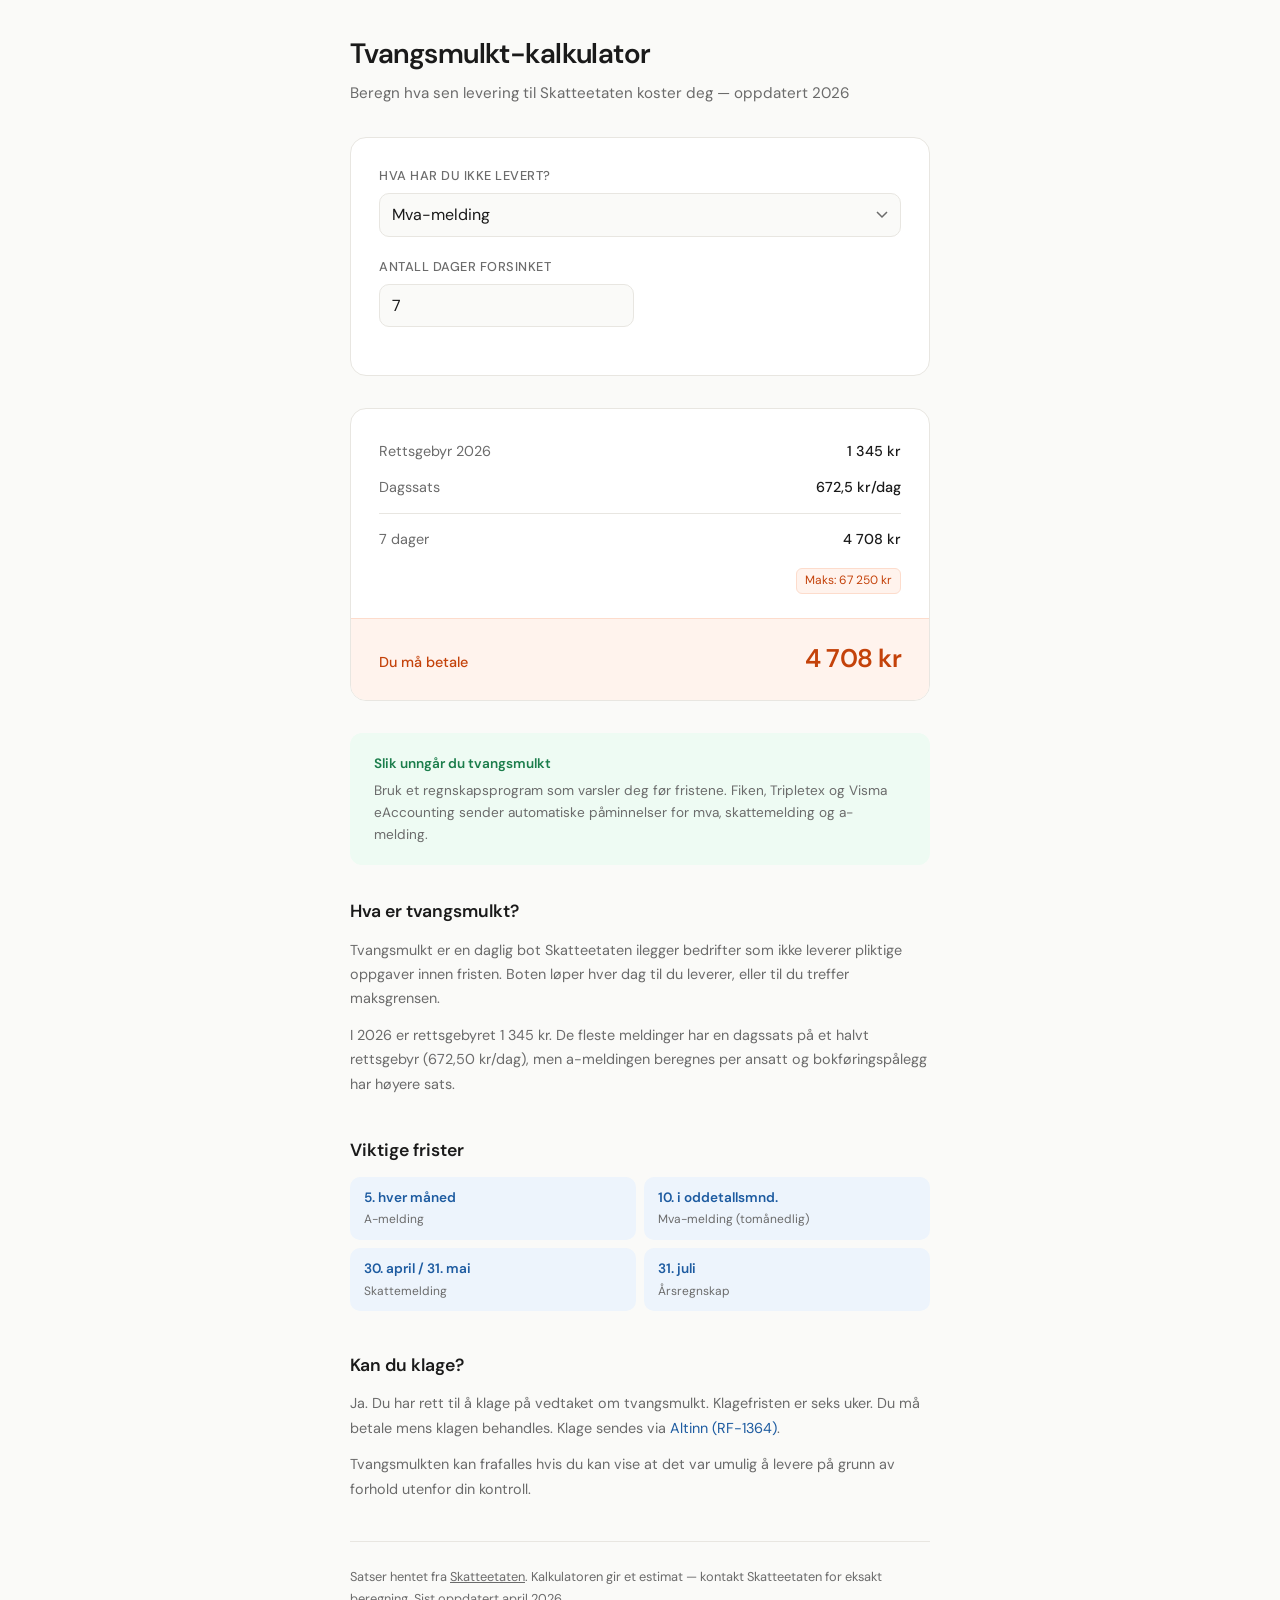
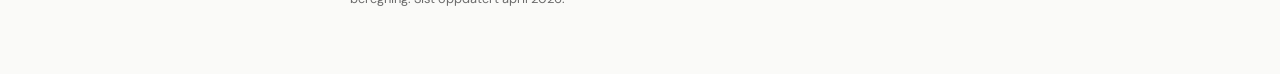
==== index.html @ c89d2872 "added html" ====
<!DOCTYPE html>
<html lang="nb">
<head>
<meta charset="UTF-8">
<meta name="viewport" content="width=device-width,initial-scale=1">
<title>Tvangsmulkt-kalkulator 2026 | Beregn boten fra Skatteetaten</title>
<meta name="description" content="Beregn tvangsmulkt fra Skatteetaten for sen levering av mva-melding, skattemelding, a-melding og mer. Oppdatert med satser for 2026.">
<meta name="robots" content="index,follow">
<link rel="canonical" href="https://tvangsmulktkalkulator.no/">
<meta property="og:title" content="Tvangsmulkt-kalkulator 2026">
<meta property="og:description" content="Beregn hva sen levering til Skatteetaten koster deg per dag.">
<meta property="og:type" content="website">
<link rel="preconnect" href="https://fonts.googleapis.com">
<link rel="preconnect" href="https://fonts.gstatic.com" crossorigin>
<link href="https://fonts.googleapis.com/css2?family=DM+Sans:wght@400;500;600&display=swap" rel="stylesheet">
<style>
*{margin:0;padding:0;box-sizing:border-box}
:root{--bg:#FAFAF8;--card:#FFFFFF;--text:#1A1A1A;--muted:#6B6B6B;--border:#E8E6E1;--accent:#C4420A;--accent-bg:#FFF3ED;--accent-border:#FDDCCC;--green:#1B7D4B;--green-bg:#EEFBF3;--blue:#1D5BA0;--blue-bg:#EDF4FC}
body{font-family:'DM Sans',system-ui,sans-serif;background:var(--bg);color:var(--text);line-height:1.6;-webkit-font-smoothing:antialiased}
.wrap{max-width:620px;margin:0 auto;padding:2rem 1.25rem 4rem}
header{margin-bottom:2rem}
h1{font-size:1.75rem;font-weight:600;letter-spacing:-.02em;margin-bottom:.25rem}
.tagline{color:var(--muted);font-size:.95rem}
.calc-card{background:var(--card);border:1px solid var(--border);border-radius:16px;padding:1.75rem;margin-bottom:2rem}
label{display:block;font-size:.8rem;font-weight:500;color:var(--muted);text-transform:uppercase;letter-spacing:.04em;margin-bottom:.4rem}
select,input[type=number]{width:100%;padding:.65rem .75rem;font-size:1rem;font-family:inherit;border:1px solid var(--border);border-radius:10px;background:var(--bg);color:var(--text);appearance:none;-webkit-appearance:none;transition:border-color .15s}
select{background-image:url("data:image/svg+xml,%3Csvg xmlns='http://www.w3.org/2000/svg' width='12' height='8'%3E%3Cpath d='M1 1l5 5 5-5' stroke='%236B6B6B' stroke-width='1.5' fill='none'/%3E%3C/svg%3E");background-repeat:no-repeat;background-position:right .75rem center;padding-right:2.25rem;cursor:pointer}
select:focus,input:focus{outline:none;border-color:var(--accent)}
.field{margin-bottom:1.25rem}
.field:last-child{margin-bottom:0}
.row{display:grid;grid-template-columns:1fr 1fr;gap:.75rem}
.emp-field{display:none}
.emp-field.show{display:block}

.result{background:var(--card);border:1px solid var(--border);border-radius:16px;overflow:hidden;margin-bottom:2rem}
.result-body{padding:1.5rem 1.75rem}
.result-line{display:flex;justify-content:space-between;align-items:baseline;padding:.4rem 0;font-size:.9rem}
.result-line .label{color:var(--muted)}
.result-line .val{font-weight:500}
.divider{height:1px;background:var(--border);margin:.5rem 0}
.result-total{background:var(--accent-bg);border-top:1px solid var(--accent-border);padding:1.25rem 1.75rem;display:flex;justify-content:space-between;align-items:baseline}
.result-total .label{font-size:.9rem;color:var(--accent);font-weight:500}
.result-total .val{font-size:1.6rem;font-weight:600;color:var(--accent);letter-spacing:-.02em}
.max-badge{display:inline-block;font-size:.75rem;color:var(--accent);background:var(--accent-bg);border:1px solid var(--accent-border);border-radius:6px;padding:.15rem .5rem;margin-top:.5rem}

.info-section{margin-bottom:2.5rem}
.info-section h2{font-size:1.1rem;font-weight:600;margin-bottom:.75rem}
.info-section p{color:var(--muted);font-size:.9rem;line-height:1.7;margin-bottom:.75rem}
.info-section a{color:var(--blue);text-decoration:none;border-bottom:1px solid transparent}
.info-section a:hover{border-bottom-color:var(--blue)}

.frister{display:grid;grid-template-columns:1fr 1fr;gap:.5rem;margin:.75rem 0}
.frist{background:var(--blue-bg);border-radius:10px;padding:.65rem .85rem}
.frist .dato{font-size:.85rem;font-weight:600;color:var(--blue)}
.frist .hva{font-size:.75rem;color:var(--muted);margin-top:.1rem}

.tip{background:var(--green-bg);border-radius:12px;padding:1.25rem 1.5rem;margin-bottom:2rem}
.tip-title{font-size:.85rem;font-weight:600;color:var(--green);margin-bottom:.35rem}
.tip p{font-size:.85rem;color:var(--muted);line-height:1.6}

footer{border-top:1px solid var(--border);padding-top:1.5rem;font-size:.8rem;color:var(--muted);line-height:1.7}
footer a{color:var(--muted);text-decoration:underline}

@media(max-width:480px){
  .wrap{padding:1.5rem 1rem 3rem}
  h1{font-size:1.4rem}
  .row{grid-template-columns:1fr}
  .frister{grid-template-columns:1fr}
  .calc-card{padding:1.25rem}
  .result-body{padding:1.25rem}
  .result-total{padding:1rem 1.25rem}
}
</style>
</head>
<body>
<div class="wrap">
  <header>
    <h1>Tvangsmulkt-kalkulator</h1>
    <p class="tagline">Beregn hva sen levering til Skatteetaten koster deg — oppdatert 2026</p>
  </header>

  <div class="calc-card">
    <div class="field">
      <label for="type">Hva har du ikke levert?</label>
      <select id="type">
        <option value="mva">Mva-melding</option>
        <option value="skatt">Skattemelding for næringsdrivende</option>
        <option value="amelding">A-melding (lønnsrapportering)</option>
        <option value="aksjonaer">Aksjonærregisteroppgave</option>
        <option value="avgift">Særavgiftsmelding</option>
        <option value="tredjepart">Tredjepartsopplysninger</option>
        <option value="otp">OTP – obligatorisk tjenestepensjon</option>
        <option value="bokforing">Bokføringspålegg</option>
      </select>
    </div>
    <div class="row">
      <div class="field">
        <label for="days">Antall dager forsinket</label>
        <input type="number" id="days" min="1" max="999" value="7" inputmode="numeric">
      </div>
      <div class="field emp-field" id="emp-wrap">
        <label for="emp" id="emp-label">Antall ansatte</label>
        <input type="number" id="emp" min="1" max="9999" value="1" inputmode="numeric">
      </div>
    </div>
  </div>

  <div class="result">
    <div class="result-body">
      <div class="result-line">
        <span class="label">Rettsgebyr 2026</span>
        <span class="val">1 345 kr</span>
      </div>
      <div class="result-line">
        <span class="label">Dagssats</span>
        <span class="val" id="o-rate">672,50 kr</span>
      </div>
      <div class="divider"></div>
      <div class="result-line">
        <span class="label" id="o-days">7 dager</span>
        <span class="val" id="o-sub">4 708 kr</span>
      </div>
      <div id="max-row" style="text-align:right;padding-top:2px">
        <span class="max-badge" id="o-max">Maks: 67 250 kr</span>
      </div>
    </div>
    <div class="result-total">
      <span class="label">Du må betale</span>
      <span class="val" id="o-total">4 708 kr</span>
    </div>
  </div>

  <div class="tip">
    <div class="tip-title">Slik unngår du tvangsmulkt</div>
    <p>Bruk et regnskapsprogram som varsler deg før fristene. Fiken, Tripletex og Visma eAccounting sender automatiske påminnelser for mva, skattemelding og a-melding.</p>
  </div>

  <div class="info-section">
    <h2>Hva er tvangsmulkt?</h2>
    <p>Tvangsmulkt er en daglig bot Skatteetaten ilegger bedrifter som ikke leverer pliktige oppgaver innen fristen. Boten løper hver dag til du leverer, eller til du treffer maksgrensen.</p>
    <p>I 2026 er rettsgebyret 1 345 kr. De fleste meldinger har en dagssats på et halvt rettsgebyr (672,50 kr/dag), men a-meldingen beregnes per ansatt og bokføringspålegg har høyere sats.</p>
  </div>

  <div class="info-section">
    <h2>Viktige frister</h2>
    <div class="frister">
      <div class="frist"><div class="dato">5. hver måned</div><div class="hva">A-melding</div></div>
      <div class="frist"><div class="dato">10. i oddetallsmnd.</div><div class="hva">Mva-melding (tomånedlig)</div></div>
      <div class="frist"><div class="dato">30. april / 31. mai</div><div class="hva">Skattemelding</div></div>
      <div class="frist"><div class="dato">31. juli</div><div class="hva">Årsregnskap</div></div>
    </div>
  </div>

  <div class="info-section">
    <h2>Kan du klage?</h2>
    <p>Ja. Du har rett til å klage på vedtaket om tvangsmulkt. Klagefristen er seks uker. Du må betale mens klagen behandles. Klage sendes via <a href="https://info.altinn.no/skjemaoversikt/skatteetaten/klage-pa-vedtak-om-tvangsmulkt-og-overtredelsesgebyr-rapportert-med-organisasjonsnummer/" target="_blank" rel="noopener">Altinn (RF-1364)</a>.</p>
    <p>Tvangsmulkten kan frafalles hvis du kan vise at det var umulig å levere på grunn av forhold utenfor din kontroll.</p>
  </div>

  <footer>
    <p>Satser hentet fra <a href="https://www.skatteetaten.no/en/business-and-organisation/start-and-run/deadlines-certificates-and-accounting/enforcement-fines/" target="_blank" rel="noopener">Skatteetaten</a>. Kalkulatoren gir et estimat — kontakt Skatteetaten for eksakt beregning. Sist oppdatert april 2026.</p>
  </footer>
</div>

<script>
var R=1345,T={
mva:{r:R*.5,m:R*50,e:0},
skatt:{r:R*.5,m:R*50,e:0},
amelding:{r:R*.1,m:R*1000,e:1,el:"Ansatte med feil/mangler"},
aksjonaer:{r:R*.5,m:R*20,e:0},
avgift:{r:R*.5,m:R*50,e:0},
tredjepart:{r:R*.5,m:R*50,e:0},
otp:{r:250,m:1/0,e:1,el:"Ansatte uten OTP"},
bokforing:{r:R*1,m:1e6,e:0}
};
function f(n){return Math.round(n).toLocaleString("nb-NO")+" kr"}
function c(){
var t=T[document.getElementById("type").value],
d=Math.max(1,parseInt(document.getElementById("days").value)||1),
n=t.e?Math.max(1,parseInt(document.getElementById("emp").value)||1):1,
w=document.getElementById("emp-wrap"),
daily=t.r*n,raw=daily*d,cap=Math.min(raw,t.m);
w.className=t.e?"field emp-field show":"field emp-field";
if(t.e)document.getElementById("emp-label").textContent=t.el;
var rs=Math.round(t.r*100)/100;
document.getElementById("o-rate").textContent=t.e?rs.toLocaleString("nb-NO")+" kr x "+n+" = "+f(daily)+"/dag":rs.toLocaleString("nb-NO")+" kr/dag";
document.getElementById("o-days").textContent=d+(d===1?" dag":" dager");
document.getElementById("o-sub").textContent=f(raw);
document.getElementById("o-total").textContent=f(cap);
var mr=document.getElementById("max-row");
if(t.m===1/0){mr.innerHTML='<span class="max-badge">Ingen oppgitt maks for OTP</span>'}
else if(raw>t.m){mr.innerHTML='<span class="max-badge">Begrenset til maks: '+f(t.m)+'</span>'}
else{mr.innerHTML='<span class="max-badge">Maks: '+f(t.m)+'</span>'}
}
document.getElementById("type").onchange=c;
document.getElementById("days").oninput=c;
document.getElementById("emp").oninput=c;
c();
</script>
</body>
</html>
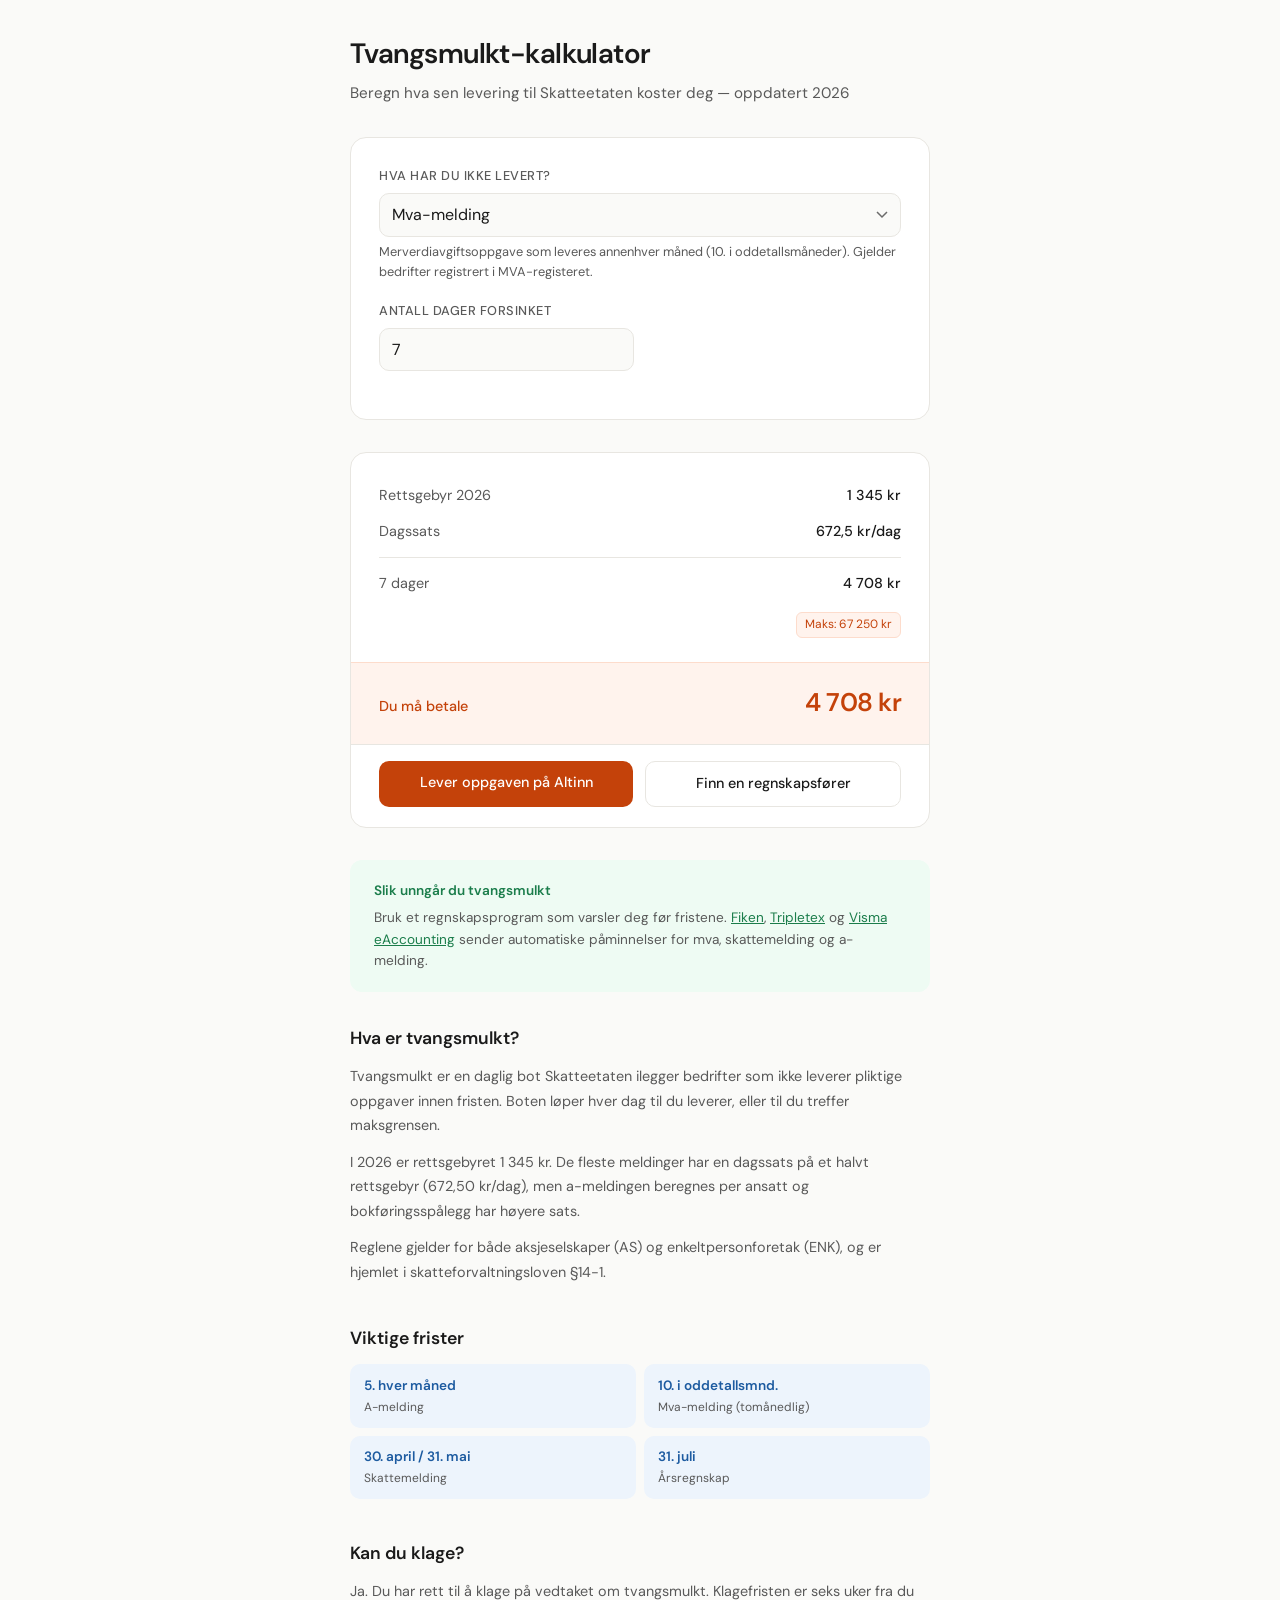
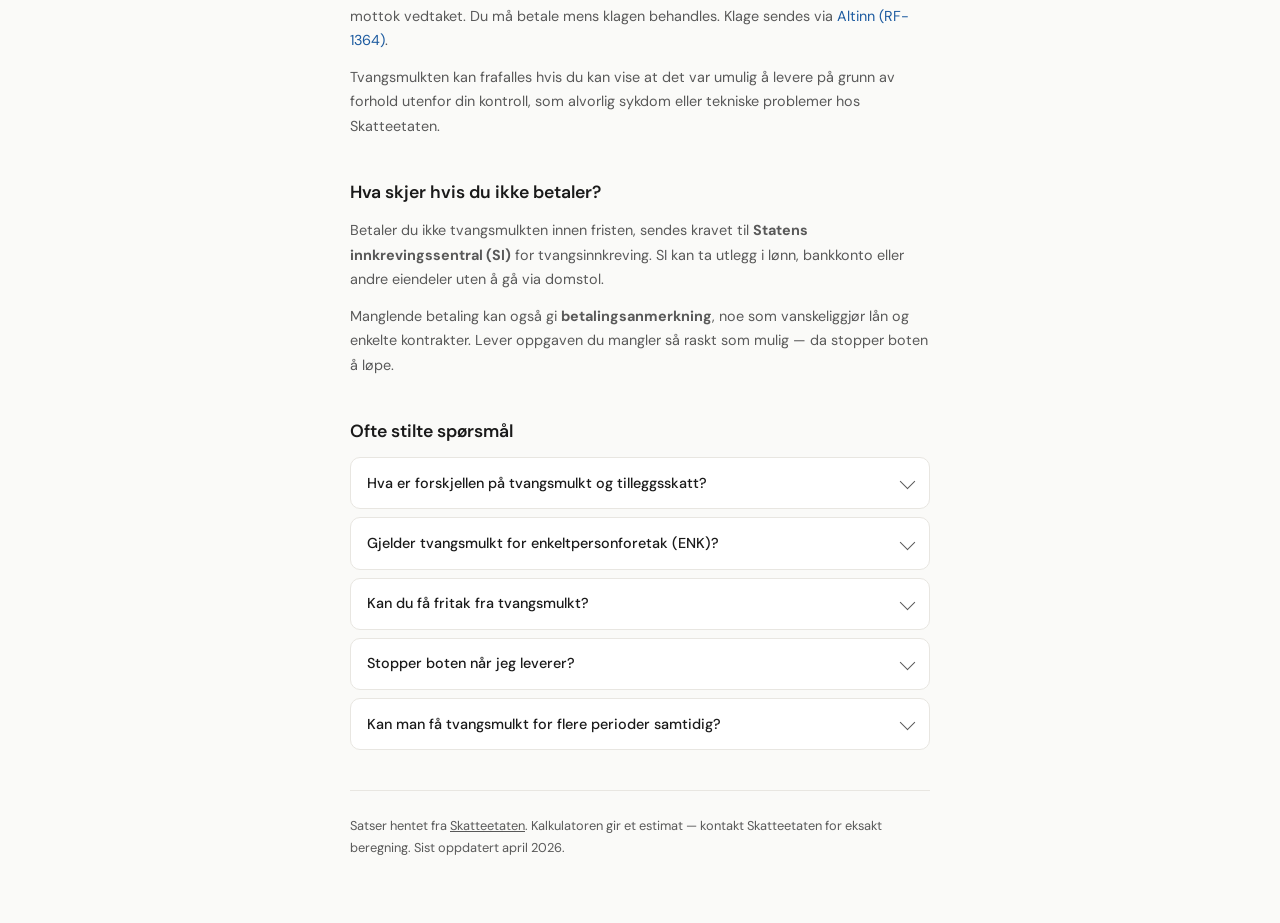
==== commit c93856a1: "SEO and accessibility improvements from audit - Add FAQ + WebApplication JSON-LD schema - Add CTA bu" ====
--- a/index.html
+++ b/index.html
@@ -10,24 +10,118 @@
 <meta property="og:title" content="Tvangsmulkt-kalkulator 2026">
 <meta property="og:description" content="Beregn hva sen levering til Skatteetaten koster deg per dag.">
 <meta property="og:type" content="website">
+<meta property="og:url" content="https://tvangsmulktkalkulator.no/">
+<meta property="og:image" content="https://tvangsmulktkalkulator.no/og-image.png">
+<meta property="og:locale" content="nb_NO">
+<meta name="twitter:card" content="summary_large_image">
+<meta name="twitter:title" content="Tvangsmulkt-kalkulator 2026">
+<meta name="twitter:description" content="Beregn hva sen levering til Skatteetaten koster deg per dag.">
+<link rel="icon" href="data:image/svg+xml,<svg xmlns='http://www.w3.org/2000/svg' viewBox='0 0 100 100'><rect width='100' height='100' rx='20' fill='%23C4420A'/><text x='50' y='68' font-size='52' font-family='system-ui' font-weight='700' fill='white' text-anchor='middle'>kr</text></svg>">
 <link rel="preconnect" href="https://fonts.googleapis.com">
 <link rel="preconnect" href="https://fonts.gstatic.com" crossorigin>
 <link href="https://fonts.googleapis.com/css2?family=DM+Sans:wght@400;500;600&display=swap" rel="stylesheet">
+<script type="application/ld+json">
+{
+  "@context": "https://schema.org",
+  "@graph": [
+    {
+      "@type": "WebApplication",
+      "name": "Tvangsmulkt-kalkulator",
+      "url": "https://tvangsmulktkalkulator.no/",
+      "description": "Beregn tvangsmulkt fra Skatteetaten for sen levering av mva-melding, skattemelding, a-melding og mer. Oppdatert med satser for 2026.",
+      "applicationCategory": "FinanceApplication",
+      "operatingSystem": "All",
+      "inLanguage": "nb",
+      "offers": {
+        "@type": "Offer",
+        "price": "0",
+        "priceCurrency": "NOK"
+      }
+    },
+    {
+      "@type": "FAQPage",
+      "mainEntity": [
+        {
+          "@type": "Question",
+          "name": "Hva er tvangsmulkt?",
+          "acceptedAnswer": {
+            "@type": "Answer",
+            "text": "Tvangsmulkt er en daglig bot Skatteetaten ilegger bedrifter og privatpersoner som ikke leverer pliktige oppgaver innen fristen. Boten løper hver dag til du leverer, eller til du treffer maksgrensen. I 2026 er rettsgebyret 1 345 kr, og de fleste meldinger har en dagssats på et halvt rettsgebyr (672,50 kr/dag)."
+          }
+        },
+        {
+          "@type": "Question",
+          "name": "Hvor mye koster tvangsmulkt per dag?",
+          "acceptedAnswer": {
+            "@type": "Answer",
+            "text": "Dagssatsen avhenger av type melding. Mva-melding og skattemelding: 672,50 kr/dag (maks 67 250 kr). A-melding: 134,50 kr/dag per ansatt (maks 1 345 000 kr). Aksjonærregisteroppgave: 672,50 kr/dag (maks 13 450 kr). OTP (pensjon): 250 kr/dag per ansatt. Bokføringspålegg: 1 345 kr/dag (maks 1 000 000 kr). Satser er basert på rettsgebyret for 2026 (1 345 kr)."
+          }
+        },
+        {
+          "@type": "Question",
+          "name": "Hva skjer hvis du ikke betaler tvangsmulkt?",
+          "acceptedAnswer": {
+            "@type": "Answer",
+            "text": "Betaler du ikke tvangsmulkten, sendes kravet til Statens innkrevingssentral (SI) for tvangsinnkreving. SI kan ta utlegg i lønnen din, bankkontoer eller andre eiendeler. Manglende betaling kan også gi betalingsanmerkning, noe som kan gjøre det vanskelig å få lån eller inngå visse kontrakter. Du bør enten betale, levere oppgaven du mangler, eller klage på vedtaket."
+          }
+        },
+        {
+          "@type": "Question",
+          "name": "Kan du klage på tvangsmulkt?",
+          "acceptedAnswer": {
+            "@type": "Answer",
+            "text": "Ja. Du har rett til å klage på vedtaket om tvangsmulkt. Klagefristen er seks uker fra du mottok vedtaket. Du må betale mens klagen behandles. Klage sendes via Altinn (RF-1364). Tvangsmulkten kan frafalles hvis du kan dokumentere at det var umulig å levere på grunn av forhold utenfor din kontroll, som alvorlig sykdom eller tekniske problemer hos Skatteetaten."
+          }
+        },
+        {
+          "@type": "Question",
+          "name": "Gjelder tvangsmulkt for enkeltpersonforetak (ENK)?",
+          "acceptedAnswer": {
+            "@type": "Answer",
+            "text": "Ja, tvangsmulkt gjelder for alle næringsdrivende, inkludert enkeltpersonforetak (ENK). ENK-eiere som leverer skattemelding for næringsdrivende, mva-melding eller a-melding er underlagt de samme reglene og satsene som aksjeselskaper (AS)."
+          }
+        },
+        {
+          "@type": "Question",
+          "name": "Hva er forskjellen på tvangsmulkt og tilleggsskatt?",
+          "acceptedAnswer": {
+            "@type": "Answer",
+            "text": "Tvangsmulkt ilegges for sen levering — altså at du ikke leverte oppgaven innen fristen. Tilleggsskatt ilegges for feil eller ufullstendige opplysninger i en levert oppgave — altså at du leverte, men med feil informasjon. Du kan i teorien få begge: tvangsmulkt for å ha levert for sent, og tilleggsskatt for at innholdet var galt."
+          }
+        },
+        {
+          "@type": "Question",
+          "name": "Kan du få fritak fra tvangsmulkt?",
+          "acceptedAnswer": {
+            "@type": "Answer",
+            "text": "Ja, Skatteetaten kan gi fritak hvis det forelå særlige grunner som gjorde det umulig å levere innen fristen. Eksempler inkluderer alvorlig sykdom, brann eller naturkatastrofe, tekniske problemer hos Skatteetaten, eller at du nettopp startet og ikke var klar over plikten. Dokumenter situasjonen og søk om fritak via klage (RF-1364 på Altinn)."
+          }
+        }
+      ]
+    }
+  ]
+}
+</script>
 <style>
 *{margin:0;padding:0;box-sizing:border-box}
-:root{--bg:#FAFAF8;--card:#FFFFFF;--text:#1A1A1A;--muted:#6B6B6B;--border:#E8E6E1;--accent:#C4420A;--accent-bg:#FFF3ED;--accent-border:#FDDCCC;--green:#1B7D4B;--green-bg:#EEFBF3;--blue:#1D5BA0;--blue-bg:#EDF4FC}
+:root{--bg:#FAFAF8;--card:#FFFFFF;--text:#1A1A1A;--muted:#595959;--border:#E8E6E1;--accent:#C4420A;--accent-bg:#FFF3ED;--accent-border:#FDDCCC;--green:#1B7D4B;--green-bg:#EEFBF3;--blue:#1D5BA0;--blue-bg:#EDF4FC}
 body{font-family:'DM Sans',system-ui,sans-serif;background:var(--bg);color:var(--text);line-height:1.6;-webkit-font-smoothing:antialiased}
 .wrap{max-width:620px;margin:0 auto;padding:2rem 1.25rem 4rem}
 header{margin-bottom:2rem}
 h1{font-size:1.75rem;font-weight:600;letter-spacing:-.02em;margin-bottom:.25rem}
-.tagline{color:var(--muted);font-size:.95rem}
+.tagline{color:var(--muted);font-size:.95rem;margin-bottom:.35rem}
+.hint{color:var(--muted);font-size:.85rem;margin-top:.2rem}
+.hint.hidden{display:none}
 .calc-card{background:var(--card);border:1px solid var(--border);border-radius:16px;padding:1.75rem;margin-bottom:2rem}
 label{display:block;font-size:.8rem;font-weight:500;color:var(--muted);text-transform:uppercase;letter-spacing:.04em;margin-bottom:.4rem}
 select,input[type=number]{width:100%;padding:.65rem .75rem;font-size:1rem;font-family:inherit;border:1px solid var(--border);border-radius:10px;background:var(--bg);color:var(--text);appearance:none;-webkit-appearance:none;transition:border-color .15s}
 select{background-image:url("data:image/svg+xml,%3Csvg xmlns='http://www.w3.org/2000/svg' width='12' height='8'%3E%3Cpath d='M1 1l5 5 5-5' stroke='%236B6B6B' stroke-width='1.5' fill='none'/%3E%3C/svg%3E");background-repeat:no-repeat;background-position:right .75rem center;padding-right:2.25rem;cursor:pointer}
-select:focus,input:focus{outline:none;border-color:var(--accent)}
+select:focus,input:focus{outline:2px solid var(--accent);outline-offset:2px;border-color:var(--accent)}
 .field{margin-bottom:1.25rem}
 .field:last-child{margin-bottom:0}
+.field-desc{font-size:.8rem;color:var(--muted);margin-top:.35rem;line-height:1.5}
+.field-error{display:none;font-size:.75rem;color:var(--accent);margin-top:.3rem}
+.field-error.show{display:block}
 .row{display:grid;grid-template-columns:1fr 1fr;gap:.75rem}
 .emp-field{display:none}
 .emp-field.show{display:block}
@@ -38,9 +132,11 @@
 .result-line .label{color:var(--muted)}
 .result-line .val{font-weight:500}
 .divider{height:1px;background:var(--border);margin:.5rem 0}
-.result-total{background:var(--accent-bg);border-top:1px solid var(--accent-border);padding:1.25rem 1.75rem;display:flex;justify-content:space-between;align-items:baseline}
+.result-total{background:var(--accent-bg);border-top:1px solid var(--accent-border);padding:1.25rem 1.75rem;display:flex;justify-content:space-between;align-items:baseline;transition:background-color .15s}
 .result-total .label{font-size:.9rem;color:var(--accent);font-weight:500}
 .result-total .val{font-size:1.6rem;font-weight:600;color:var(--accent);letter-spacing:-.02em}
+@keyframes flash{0%{background-color:#FDDCCC}100%{background-color:var(--accent-bg)}}
+.result-total.flash{animation:flash .45s ease-out}
 .max-badge{display:inline-block;font-size:.75rem;color:var(--accent);background:var(--accent-bg);border:1px solid var(--accent-border);border-radius:6px;padding:.15rem .5rem;margin-top:.5rem}
 
 .info-section{margin-bottom:2.5rem}
@@ -57,7 +153,27 @@
 .tip{background:var(--green-bg);border-radius:12px;padding:1.25rem 1.5rem;margin-bottom:2rem}
 .tip-title{font-size:.85rem;font-weight:600;color:var(--green);margin-bottom:.35rem}
 .tip p{font-size:.85rem;color:var(--muted);line-height:1.6}
-
+.tip a{color:var(--green);text-decoration:underline}
+
+.faq-section details{border:1px solid var(--border);border-radius:10px;margin-bottom:.5rem;background:var(--card)}
+.faq-section details+details{margin-top:.5rem}
+.faq-section summary{padding:.85rem 1rem;font-size:.9rem;font-weight:500;cursor:pointer;list-style:none;display:flex;justify-content:space-between;align-items:center;gap:.5rem}
+.faq-section summary::-webkit-details-marker{display:none}
+.faq-section summary::after{content:'';display:inline-block;width:10px;height:10px;border-right:1.5px solid var(--muted);border-bottom:1.5px solid var(--muted);transform:rotate(45deg);flex-shrink:0;margin-bottom:3px;transition:transform .2s}
+.faq-section details[open] summary::after{transform:rotate(-135deg);margin-bottom:-3px}
+.faq-section summary:focus-visible{outline:2px solid var(--accent);outline-offset:2px;border-radius:8px}
+.faq-section .faq-body{padding:.1rem 1rem 1rem;font-size:.9rem;color:var(--muted);line-height:1.7}
+.faq-section .faq-body p{margin-bottom:.5rem}
+.faq-section .faq-body p:last-child{margin-bottom:0}
+
+.result-cta{display:flex;gap:.75rem;padding:1rem 1.75rem 1.25rem;border-top:1px solid var(--border);flex-wrap:wrap}
+.cta-primary{flex:1;min-width:160px;text-align:center;padding:.65rem 1rem;background:var(--accent);color:#fff;border-radius:10px;font-size:.9rem;font-weight:500;text-decoration:none;transition:opacity .15s}
+.cta-primary:hover{opacity:.88}
+.cta-secondary{flex:1;min-width:160px;text-align:center;padding:.65rem 1rem;background:var(--card);color:var(--text);border:1px solid var(--border);border-radius:10px;font-size:.9rem;font-weight:500;text-decoration:none;transition:background-color .15s}
+.cta-secondary:hover{background:var(--bg)}
+.cta-primary:focus-visible,.cta-secondary:focus-visible{outline:2px solid var(--accent);outline-offset:2px}
+.skip-link{position:absolute;left:-9999px;top:auto;width:1px;height:1px;overflow:hidden}
+.skip-link:focus{position:fixed;top:.75rem;left:.75rem;width:auto;height:auto;padding:.5rem 1rem;background:var(--accent);color:#fff;border-radius:8px;font-size:.9rem;font-weight:500;z-index:9999;text-decoration:none}
 footer{border-top:1px solid var(--border);padding-top:1.5rem;font-size:.8rem;color:var(--muted);line-height:1.7}
 footer a{color:var(--muted);text-decoration:underline}
 
@@ -73,13 +189,15 @@
 </style>
 </head>
 <body>
-<div class="wrap">
+<a href="#main-content" class="skip-link">Hopp til innhold</a>
+<main class="wrap" id="main-content">
   <header>
     <h1>Tvangsmulkt-kalkulator</h1>
-    <p class="tagline">Beregn hva sen levering til Skatteetaten koster deg — oppdatert 2026</p>
+    <p class="tagline">Beregn hva sen levering til Skatteetaten koster deg &mdash; oppdatert 2026</p>
+    <p class="hint" id="hint">Velg oppgavetype og antall dager for &aring; se hva boten blir.</p>
   </header>
 
-  <div class="calc-card">
+  <section class="calc-card" aria-label="Kalkulator">
     <div class="field">
       <label for="type">Hva har du ikke levert?</label>
       <select id="type">
@@ -89,24 +207,27 @@
         <option value="aksjonaer">Aksjonærregisteroppgave</option>
         <option value="avgift">Særavgiftsmelding</option>
         <option value="tredjepart">Tredjepartsopplysninger</option>
-        <option value="otp">OTP – obligatorisk tjenestepensjon</option>
+        <option value="otp">OTP &ndash; obligatorisk tjenestepensjon</option>
         <option value="bokforing">Bokføringspålegg</option>
       </select>
+      <p class="field-desc" id="type-desc"></p>
     </div>
     <div class="row">
       <div class="field">
         <label for="days">Antall dager forsinket</label>
         <input type="number" id="days" min="1" max="999" value="7" inputmode="numeric">
+        <span class="field-error" id="days-error">Minimum 1 dag</span>
       </div>
       <div class="field emp-field" id="emp-wrap">
         <label for="emp" id="emp-label">Antall ansatte</label>
         <input type="number" id="emp" min="1" max="9999" value="1" inputmode="numeric">
-      </div>
-    </div>
-  </div>
-
-  <div class="result">
-    <div class="result-body">
+        <span class="field-error" id="emp-error">Minimum 1</span>
+      </div>
+    </div>
+  </section>
+
+  <section class="result" aria-label="Resultat">
+    <div class="result-body" aria-live="polite">
       <div class="result-line">
         <span class="label">Rettsgebyr 2026</span>
         <span class="val">1 345 kr</span>
@@ -124,78 +245,179 @@
         <span class="max-badge" id="o-max">Maks: 67 250 kr</span>
       </div>
     </div>
-    <div class="result-total">
-      <span class="label">Du må betale</span>
-      <span class="val" id="o-total">4 708 kr</span>
-    </div>
-  </div>
-
-  <div class="tip">
-    <div class="tip-title">Slik unngår du tvangsmulkt</div>
-    <p>Bruk et regnskapsprogram som varsler deg før fristene. Fiken, Tripletex og Visma eAccounting sender automatiske påminnelser for mva, skattemelding og a-melding.</p>
-  </div>
-
-  <div class="info-section">
+    <div class="result-total" id="result-total">
+      <span class="label">Du m&aring; betale</span>
+      <span class="val" id="o-total" role="status">4 708 kr</span>
+    </div>
+    <div class="result-cta">
+      <a href="https://info.altinn.no/skjemaoversikt/" target="_blank" rel="noopener" class="cta-primary">Lever oppgaven p&aring; Altinn</a>
+      <a href="https://fiken.no/regnskapsforere" target="_blank" rel="noopener" class="cta-secondary">Finn en regnskapsf&oslash;rer</a>
+    </div>
+  </section>
+
+  <aside class="tip">
+    <div class="tip-title">Slik unng&aring;r du tvangsmulkt</div>
+    <p>Bruk et regnskapsprogram som varsler deg f&oslash;r fristene. <a href="https://fiken.no/" target="_blank" rel="noopener">Fiken</a>, <a href="https://www.tripletex.no/" target="_blank" rel="noopener">Tripletex</a> og <a href="https://www.visma.no/eaccounting/" target="_blank" rel="noopener">Visma eAccounting</a> sender automatiske p&aring;minnelser for mva, skattemelding og a-melding.</p>
+  </aside>
+
+  <section class="info-section">
     <h2>Hva er tvangsmulkt?</h2>
-    <p>Tvangsmulkt er en daglig bot Skatteetaten ilegger bedrifter som ikke leverer pliktige oppgaver innen fristen. Boten løper hver dag til du leverer, eller til du treffer maksgrensen.</p>
-    <p>I 2026 er rettsgebyret 1 345 kr. De fleste meldinger har en dagssats på et halvt rettsgebyr (672,50 kr/dag), men a-meldingen beregnes per ansatt og bokføringspålegg har høyere sats.</p>
-  </div>
-
-  <div class="info-section">
+    <p>Tvangsmulkt er en daglig bot Skatteetaten ilegger bedrifter som ikke leverer pliktige oppgaver innen fristen. Boten l&oslash;per hver dag til du leverer, eller til du treffer maksgrensen.</p>
+    <p>I 2026 er rettsgebyret 1 345 kr. De fleste meldinger har en dagssats p&aring; et halvt rettsgebyr (672,50 kr/dag), men a-meldingen beregnes per ansatt og bokf&oslash;ringssp&aring;legg har h&oslash;yere sats.</p>
+    <p>Reglene gjelder for b&aring;de aksjeselskaper (AS) og enkeltpersonforetak (ENK), og er hjemlet i skatteforvaltningsloven &sect;14-1.</p>
+  </section>
+
+  <section class="info-section">
     <h2>Viktige frister</h2>
     <div class="frister">
-      <div class="frist"><div class="dato">5. hver måned</div><div class="hva">A-melding</div></div>
-      <div class="frist"><div class="dato">10. i oddetallsmnd.</div><div class="hva">Mva-melding (tomånedlig)</div></div>
+      <div class="frist"><div class="dato">5. hver m&aring;ned</div><div class="hva">A-melding</div></div>
+      <div class="frist"><div class="dato">10. i oddetallsmnd.</div><div class="hva">Mva-melding (tom&aring;nedlig)</div></div>
       <div class="frist"><div class="dato">30. april / 31. mai</div><div class="hva">Skattemelding</div></div>
-      <div class="frist"><div class="dato">31. juli</div><div class="hva">Årsregnskap</div></div>
-    </div>
-  </div>
-
-  <div class="info-section">
+      <div class="frist"><div class="dato">31. juli</div><div class="hva">&Aring;rsregnskap</div></div>
+    </div>
+  </section>
+
+  <section class="info-section">
     <h2>Kan du klage?</h2>
-    <p>Ja. Du har rett til å klage på vedtaket om tvangsmulkt. Klagefristen er seks uker. Du må betale mens klagen behandles. Klage sendes via <a href="https://info.altinn.no/skjemaoversikt/skatteetaten/klage-pa-vedtak-om-tvangsmulkt-og-overtredelsesgebyr-rapportert-med-organisasjonsnummer/" target="_blank" rel="noopener">Altinn (RF-1364)</a>.</p>
-    <p>Tvangsmulkten kan frafalles hvis du kan vise at det var umulig å levere på grunn av forhold utenfor din kontroll.</p>
-  </div>
+    <p>Ja. Du har rett til &aring; klage p&aring; vedtaket om tvangsmulkt. Klagefristen er seks uker fra du mottok vedtaket. Du m&aring; betale mens klagen behandles. Klage sendes via <a href="https://info.altinn.no/skjemaoversikt/skatteetaten/klage-pa-vedtak-om-tvangsmulkt-og-overtredelsesgebyr-rapportert-med-organisasjonsnummer/" target="_blank" rel="noopener">Altinn (RF-1364)</a>.</p>
+    <p>Tvangsmulkten kan frafalles hvis du kan vise at det var umulig &aring; levere p&aring; grunn av forhold utenfor din kontroll, som alvorlig sykdom eller tekniske problemer hos Skatteetaten.</p>
+  </section>
+
+  <section class="info-section">
+    <h2>Hva skjer hvis du ikke betaler?</h2>
+    <p>Betaler du ikke tvangsmulkten innen fristen, sendes kravet til <strong>Statens innkrevingssentral (SI)</strong> for tvangsinnkreving. SI kan ta utlegg i l&oslash;nn, bankkonto eller andre eiendeler uten &aring; g&aring; via domstol.</p>
+    <p>Manglende betaling kan ogs&aring; gi <strong>betalingsanmerkning</strong>, noe som vanskeliggj&oslash;r l&aring;n og enkelte kontrakter. Lever oppgaven du mangler s&aring; raskt som mulig &mdash; da stopper boten &aring; l&oslash;pe.</p>
+  </section>
+
+  <section class="info-section faq-section">
+    <h2>Ofte stilte sp&oslash;rsm&aring;l</h2>
+
+    <details>
+      <summary>Hva er forskjellen p&aring; tvangsmulkt og tilleggsskatt?</summary>
+      <div class="faq-body">
+        <p><strong>Tvangsmulkt</strong> ilegges for <em>sen levering</em> &mdash; at du ikke leverte oppgaven innen fristen.</p>
+        <p><strong>Tilleggsskatt</strong> ilegges for <em>feil eller ufullstendige opplysninger</em> i en levert oppgave &mdash; at du leverte, men med gale tall.</p>
+        <p>Du kan f&aring; begge: tvangsmulkt for &aring; ha levert for sent, og tilleggsskatt fordi innholdet var galt.</p>
+      </div>
+    </details>
+
+    <details>
+      <summary>Gjelder tvangsmulkt for enkeltpersonforetak (ENK)?</summary>
+      <div class="faq-body">
+        <p>Ja. Tvangsmulkt gjelder for alle n&aelig;ringsdrivende, inkludert enkeltpersonforetak. ENK-eiere som leverer skattemelding for n&aelig;ringsdrivende, mva-melding eller a-melding er underlagt de samme reglene og satsene som aksjeselskaper.</p>
+      </div>
+    </details>
+
+    <details>
+      <summary>Kan du f&aring; fritak fra tvangsmulkt?</summary>
+      <div class="faq-body">
+        <p>Ja. Skatteetaten kan gi fritak hvis det forel&aring; s&aelig;rlige grunner som gjorde det umulig &aring; levere innen fristen. Eksempler:</p>
+        <p>&mdash; Alvorlig sykdom som hindret levering<br>
+        &mdash; Tekniske problemer hos Skatteetaten eller Altinn<br>
+        &mdash; Brann, naturkatastrofe eller annen force majeure<br>
+        &mdash; Nyoppstartet og ikke kjent med plikten</p>
+        <p>Dokumenter situasjonen og s&oslash;k om fritak via klage (RF-1364 p&aring; Altinn).</p>
+      </div>
+    </details>
+
+    <details>
+      <summary>Stopper boten n&aring;r jeg leverer?</summary>
+      <div class="faq-body">
+        <p>Ja. Tvangsmulkten stopper &aring; l&oslash;pe den dagen du leverer oppgaven. Du m&aring; likevel betale for dagene den l&oslash;p. Lever s&aring; snart som mulig for &aring; begrense bel&oslash;pet.</p>
+      </div>
+    </details>
+
+    <details>
+      <summary>Kan man f&aring; tvangsmulkt for flere perioder samtidig?</summary>
+      <div class="faq-body">
+        <p>Ja. Har du ikke levert mva-melding for flere terminer, kan du f&aring; separate vedtak om tvangsmulkt for hver termin. Bel&oslash;pene l&oslash;per parallelt og legges sammen. Bruk kalkulatoren for &aring; beregne hver termin separat.</p>
+      </div>
+    </details>
+  </section>
 
   <footer>
-    <p>Satser hentet fra <a href="https://www.skatteetaten.no/en/business-and-organisation/start-and-run/deadlines-certificates-and-accounting/enforcement-fines/" target="_blank" rel="noopener">Skatteetaten</a>. Kalkulatoren gir et estimat — kontakt Skatteetaten for eksakt beregning. Sist oppdatert april 2026.</p>
+    <p>Satser hentet fra <a href="https://www.skatteetaten.no/en/business-and-organisation/start-and-run/deadlines-certificates-and-accounting/enforcement-fines/" target="_blank" rel="noopener">Skatteetaten</a>. Kalkulatoren gir et estimat &mdash; kontakt Skatteetaten for eksakt beregning. Sist oppdatert april 2026.</p>
   </footer>
-</div>
+</main>
 
 <script>
-var R=1345,T={
-mva:{r:R*.5,m:R*50,e:0},
-skatt:{r:R*.5,m:R*50,e:0},
-amelding:{r:R*.1,m:R*1000,e:1,el:"Ansatte med feil/mangler"},
-aksjonaer:{r:R*.5,m:R*20,e:0},
-avgift:{r:R*.5,m:R*50,e:0},
-tredjepart:{r:R*.5,m:R*50,e:0},
-otp:{r:250,m:1/0,e:1,el:"Ansatte uten OTP"},
-bokforing:{r:R*1,m:1e6,e:0}
+(function() {
+var R = 1345;
+var DESC = {
+  mva:       'Merverdiavgiftsoppgave som leveres annenhver m\u00e5ned (10. i oddetallsm\u00e5neder). Gjelder bedrifter registrert i MVA-registeret.',
+  skatt:     'Skattemelding for selvstendig n\u00e6ringsdrivende og selskaper. Frist 30. april (31. mai med utsettelse).',
+  amelding:  'M\u00e5nedlig rapport om l\u00f8nn, forskuddstrekk og arbeidsgiveravgift. Leveres av alle arbeidsgivere innen 5. hver m\u00e5ned.',
+  aksjonaer: 'Aksjon\u00e6rregisteroppgave (RF-1086) leveres av AS og ASA som har hatt endringer i aksjebesittelse eller utbytte i l\u00f8pet av \u00e5ret.',
+  avgift:     'S\u00e6ravgiftsmelding for varer som alkohol, tobakk, drivstoff m.m. Gjelder registrerte s\u00e6ravgiftspliktige virksomheter.',
+  tredjepart:'Tredjepartsopplysninger om utbetalinger til leverand\u00f8rer, renter m.m. som Skatteetaten bruker til forhåndsutfylling av skattemeldinger.',
+  otp:       'Obligatorisk tjenestepensjon (OTP). Arbeidsgiver m\u00e5 tegne pensjonsavtale for ansatte. Manglende ordning gir l\u00f8pende bot per ansatt.',
+  bokforing: 'Bokf\u00f8ringspl\u00e5legg ilegges bedrifter som ikke f\u00f8rer regnskap i henhold til bokf\u00f8ringsloven. H\u00f8yeste dagssats &mdash; 1 rettsgebyr per dag.'
 };
-function f(n){return Math.round(n).toLocaleString("nb-NO")+" kr"}
-function c(){
-var t=T[document.getElementById("type").value],
-d=Math.max(1,parseInt(document.getElementById("days").value)||1),
-n=t.e?Math.max(1,parseInt(document.getElementById("emp").value)||1):1,
-w=document.getElementById("emp-wrap"),
-daily=t.r*n,raw=daily*d,cap=Math.min(raw,t.m);
-w.className=t.e?"field emp-field show":"field emp-field";
-if(t.e)document.getElementById("emp-label").textContent=t.el;
-var rs=Math.round(t.r*100)/100;
-document.getElementById("o-rate").textContent=t.e?rs.toLocaleString("nb-NO")+" kr x "+n+" = "+f(daily)+"/dag":rs.toLocaleString("nb-NO")+" kr/dag";
-document.getElementById("o-days").textContent=d+(d===1?" dag":" dager");
-document.getElementById("o-sub").textContent=f(raw);
-document.getElementById("o-total").textContent=f(cap);
-var mr=document.getElementById("max-row");
-if(t.m===1/0){mr.innerHTML='<span class="max-badge">Ingen oppgitt maks for OTP</span>'}
-else if(raw>t.m){mr.innerHTML='<span class="max-badge">Begrenset til maks: '+f(t.m)+'</span>'}
-else{mr.innerHTML='<span class="max-badge">Maks: '+f(t.m)+'</span>'}
+var T = {
+  mva:       {r:R*.5,    m:R*50,    e:0},
+  skatt:     {r:R*.5,    m:R*50,    e:0},
+  amelding:  {r:R*.1,    m:R*1000,  e:1, el:'Ansatte med feil/mangler'},
+  aksjonaer: {r:R*.5,    m:R*20,    e:0},
+  avgift:    {r:R*.5,    m:R*50,    e:0},
+  tredjepart:{r:R*.5,    m:R*50,    e:0},
+  otp:       {r:250,     m:Infinity,e:1, el:'Ansatte uten OTP'},
+  bokforing: {r:R*1,     m:1000000, e:0}
+};
+function f(n){return Math.round(n).toLocaleString('nb-NO')+' kr'}
+function flash() {
+  var el = document.getElementById('result-total');
+  el.classList.remove('flash');
+  void el.offsetWidth; // reflow to restart animation
+  el.classList.add('flash');
 }
-document.getElementById("type").onchange=c;
-document.getElementById("days").oninput=c;
-document.getElementById("emp").oninput=c;
+var interacted = false;
+function c() {
+  if (!interacted) {
+    interacted = true;
+    var hint = document.getElementById('hint');
+    if (hint) hint.classList.add('hidden');
+  }
+  var typeKey = document.getElementById('type').value;
+  var t = T[typeKey];
+  var daysRaw = parseInt(document.getElementById('days').value) || 0;
+  var empRaw = parseInt(document.getElementById('emp').value) || 0;
+  var daysErr = document.getElementById('days-error');
+  var empErr = document.getElementById('emp-error');
+  var daysValid = daysRaw >= 1;
+  var empValid = !t.e || empRaw >= 1;
+  daysErr.classList.toggle('show', !daysValid);
+  if (empErr) empErr.classList.toggle('show', t.e && !empValid);
+  var d = Math.max(1, daysRaw);
+  var n = t.e ? Math.max(1, empRaw) : 1;
+  var w = document.getElementById('emp-wrap');
+  w.className = t.e ? 'field emp-field show' : 'field emp-field';
+  if (t.e) document.getElementById('emp-label').textContent = t.el;
+  document.getElementById('type-desc').textContent = DESC[typeKey] || '';
+  var daily = t.r * n;
+  var raw = daily * d;
+  var cap = Math.min(raw, t.m);
+  var rs = Math.round(t.r * 100) / 100;
+  document.getElementById('o-rate').textContent = t.e
+    ? rs.toLocaleString('nb-NO') + ' kr x ' + n + ' = ' + f(daily) + '/dag'
+    : rs.toLocaleString('nb-NO') + ' kr/dag';
+  document.getElementById('o-days').textContent = d + (d === 1 ? ' dag' : ' dager');
+  document.getElementById('o-sub').textContent = f(raw);
+  document.getElementById('o-total').textContent = f(cap);
+  var mr = document.getElementById('max-row');
+  if (t.m === Infinity) {
+    mr.innerHTML = '<span class="max-badge">Ingen oppgitt maksbel\u00f8p for OTP</span>';
+  } else if (raw > t.m) {
+    mr.innerHTML = '<span class="max-badge">Begrenset til maks: ' + f(t.m) + '</span>';
+  } else {
+    mr.innerHTML = '<span class="max-badge">Maks: ' + f(t.m) + '</span>';
+  }
+  flash();
+}
+document.getElementById('type').addEventListener('change', c);
+document.getElementById('days').addEventListener('input', c);
+document.getElementById('emp').addEventListener('input', c);
 c();
+})();
 </script>
 </body>
 </html>
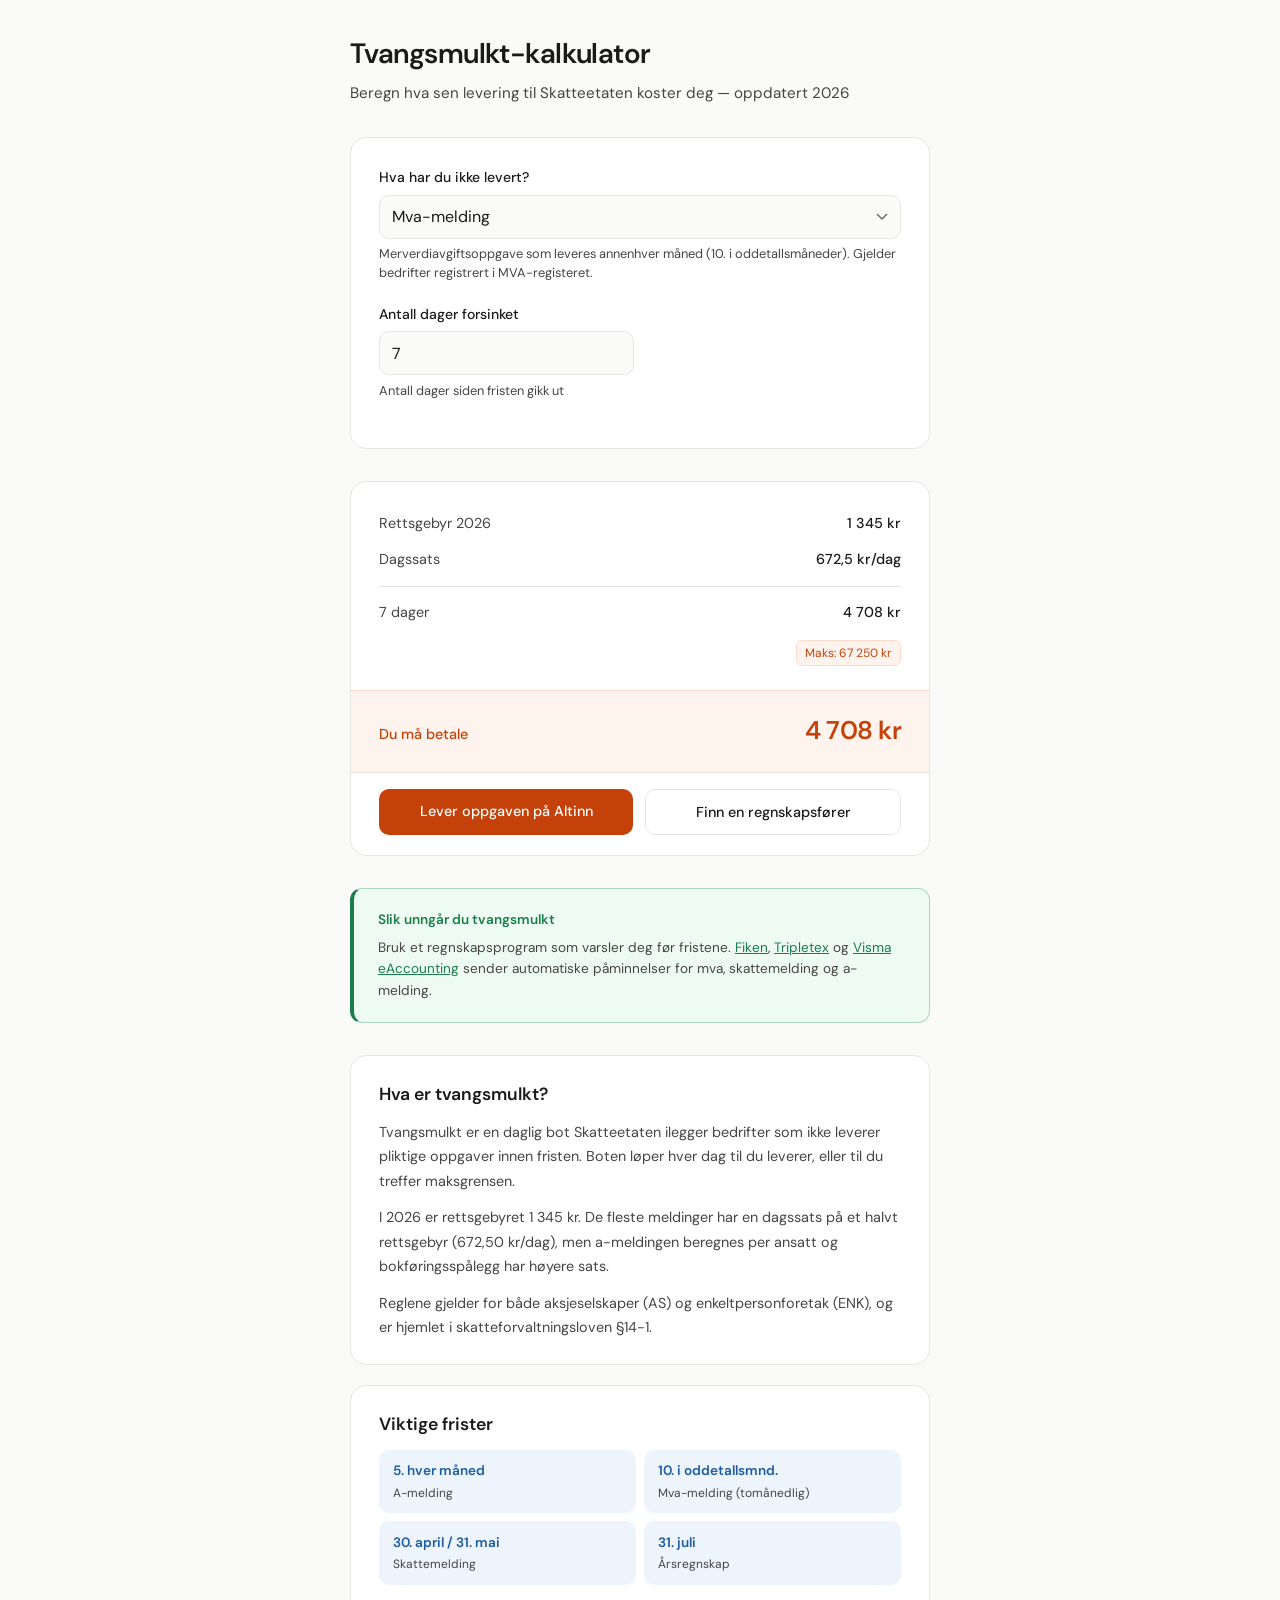
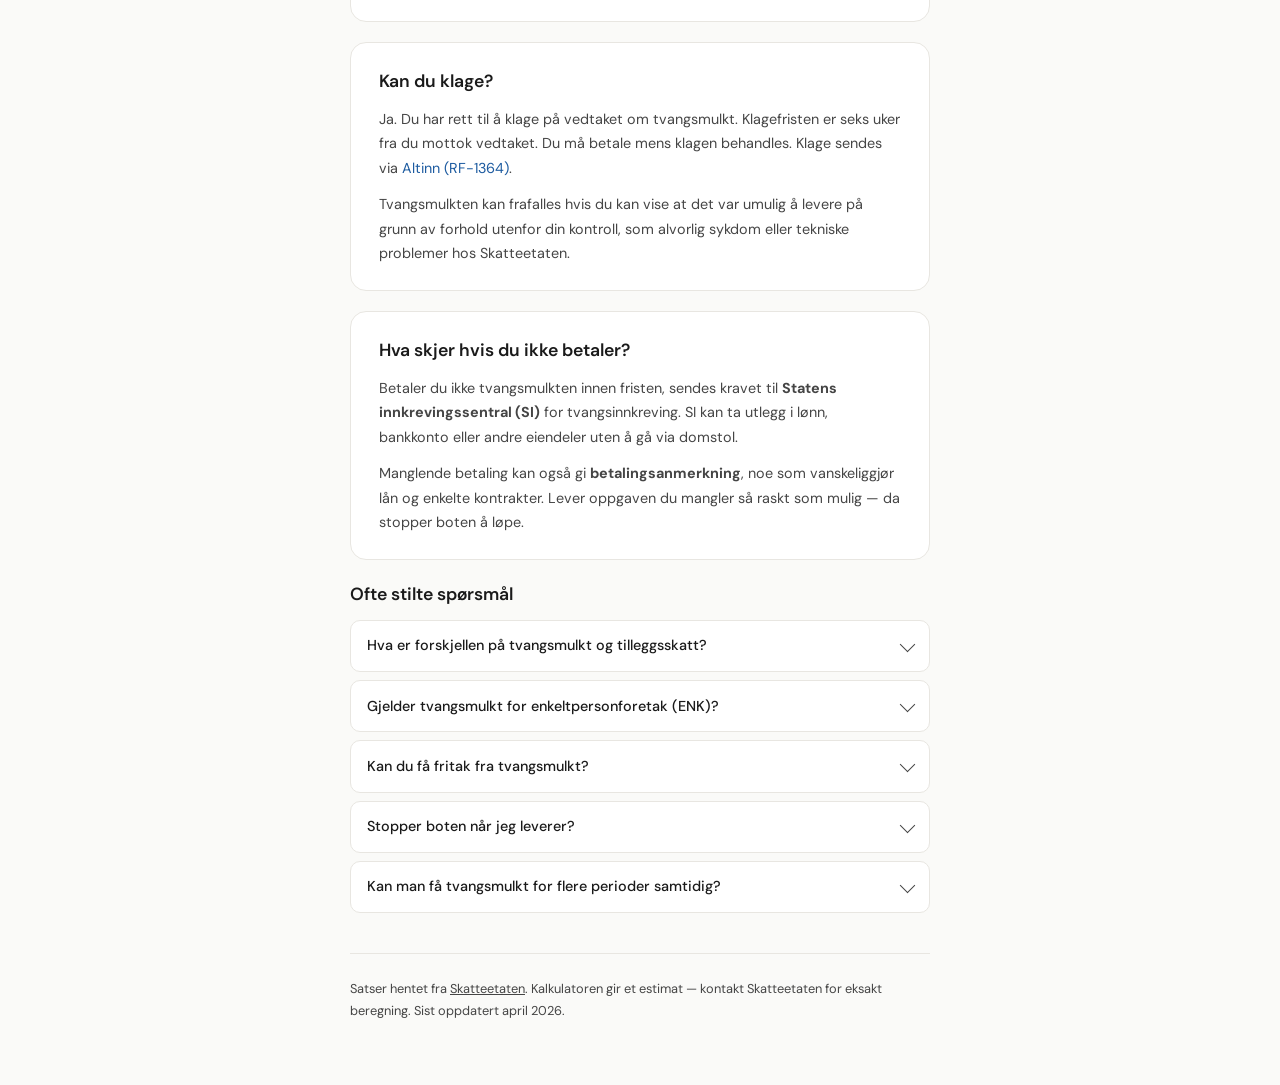
==== commit b974579e: "UX, design, and accessibility improvements - Add hint text below days input and per-type explanation" ====
--- a/index.html
+++ b/index.html
@@ -104,7 +104,8 @@
 </script>
 <style>
 *{margin:0;padding:0;box-sizing:border-box}
-:root{--bg:#FAFAF8;--card:#FFFFFF;--text:#1A1A1A;--muted:#595959;--border:#E8E6E1;--accent:#C4420A;--accent-bg:#FFF3ED;--accent-border:#FDDCCC;--green:#1B7D4B;--green-bg:#EEFBF3;--blue:#1D5BA0;--blue-bg:#EDF4FC}
+*:focus-visible{outline:2px solid var(--accent);outline-offset:2px}
+:root{--bg:#FAFAF8;--card:#FFFFFF;--text:#1A1A1A;--muted:#454545;--border:#E8E6E1;--accent:#C4420A;--accent-bg:#FFF3ED;--accent-border:#FDDCCC;--green:#1B7D4B;--green-bg:#EEFBF3;--blue:#1D5BA0;--blue-bg:#EDF4FC}
 body{font-family:'DM Sans',system-ui,sans-serif;background:var(--bg);color:var(--text);line-height:1.6;-webkit-font-smoothing:antialiased}
 .wrap{max-width:620px;margin:0 auto;padding:2rem 1.25rem 4rem}
 header{margin-bottom:2rem}
@@ -113,10 +114,10 @@
 .hint{color:var(--muted);font-size:.85rem;margin-top:.2rem}
 .hint.hidden{display:none}
 .calc-card{background:var(--card);border:1px solid var(--border);border-radius:16px;padding:1.75rem;margin-bottom:2rem}
-label{display:block;font-size:.8rem;font-weight:500;color:var(--muted);text-transform:uppercase;letter-spacing:.04em;margin-bottom:.4rem}
+label{display:block;font-size:.875rem;font-weight:500;color:var(--text);margin-bottom:.4rem}
 select,input[type=number]{width:100%;padding:.65rem .75rem;font-size:1rem;font-family:inherit;border:1px solid var(--border);border-radius:10px;background:var(--bg);color:var(--text);appearance:none;-webkit-appearance:none;transition:border-color .15s}
 select{background-image:url("data:image/svg+xml,%3Csvg xmlns='http://www.w3.org/2000/svg' width='12' height='8'%3E%3Cpath d='M1 1l5 5 5-5' stroke='%236B6B6B' stroke-width='1.5' fill='none'/%3E%3C/svg%3E");background-repeat:no-repeat;background-position:right .75rem center;padding-right:2.25rem;cursor:pointer}
-select:focus,input:focus{outline:2px solid var(--accent);outline-offset:2px;border-color:var(--accent)}
+select:focus-visible,input:focus-visible{border-color:var(--accent)}
 .field{margin-bottom:1.25rem}
 .field:last-child{margin-bottom:0}
 .field-desc{font-size:.8rem;color:var(--muted);margin-top:.35rem;line-height:1.5}
@@ -139,18 +140,20 @@
 .result-total.flash{animation:flash .45s ease-out}
 .max-badge{display:inline-block;font-size:.75rem;color:var(--accent);background:var(--accent-bg);border:1px solid var(--accent-border);border-radius:6px;padding:.15rem .5rem;margin-top:.5rem}
 
-.info-section{margin-bottom:2.5rem}
+.info-section{margin-bottom:1.25rem;background:var(--card);border:1px solid var(--border);border-radius:16px;padding:1.5rem 1.75rem}
 .info-section h2{font-size:1.1rem;font-weight:600;margin-bottom:.75rem}
 .info-section p{color:var(--muted);font-size:.9rem;line-height:1.7;margin-bottom:.75rem}
+.info-section p:last-child{margin-bottom:0}
 .info-section a{color:var(--blue);text-decoration:none;border-bottom:1px solid transparent}
 .info-section a:hover{border-bottom-color:var(--blue)}
+.faq-section{background:transparent;border:none;border-radius:0;padding:0;margin-bottom:2.5rem}
 
 .frister{display:grid;grid-template-columns:1fr 1fr;gap:.5rem;margin:.75rem 0}
 .frist{background:var(--blue-bg);border-radius:10px;padding:.65rem .85rem}
 .frist .dato{font-size:.85rem;font-weight:600;color:var(--blue)}
 .frist .hva{font-size:.75rem;color:var(--muted);margin-top:.1rem}
 
-.tip{background:var(--green-bg);border-radius:12px;padding:1.25rem 1.5rem;margin-bottom:2rem}
+.tip{background:var(--green-bg);border:1px solid #A8D5BC;border-left:4px solid var(--green);border-radius:12px;padding:1.25rem 1.5rem;margin-bottom:2rem}
 .tip-title{font-size:.85rem;font-weight:600;color:var(--green);margin-bottom:.35rem}
 .tip p{font-size:.85rem;color:var(--muted);line-height:1.6}
 .tip a{color:var(--green);text-decoration:underline}
@@ -183,6 +186,7 @@
   .row{grid-template-columns:1fr}
   .frister{grid-template-columns:1fr}
   .calc-card{padding:1.25rem}
+  .info-section{padding:1.25rem}
   .result-body{padding:1.25rem}
   .result-total{padding:1rem 1.25rem}
 }
@@ -216,11 +220,13 @@
       <div class="field">
         <label for="days">Antall dager forsinket</label>
         <input type="number" id="days" min="1" max="999" value="7" inputmode="numeric">
+        <p class="field-desc">Antall dager siden fristen gikk ut</p>
         <span class="field-error" id="days-error">Minimum 1 dag</span>
       </div>
       <div class="field emp-field" id="emp-wrap">
         <label for="emp" id="emp-label">Antall ansatte</label>
         <input type="number" id="emp" min="1" max="9999" value="1" inputmode="numeric">
+        <p class="field-desc" id="emp-desc"></p>
         <span class="field-error" id="emp-error">Minimum 1</span>
       </div>
     </div>
@@ -356,11 +362,11 @@
 var T = {
   mva:       {r:R*.5,    m:R*50,    e:0},
   skatt:     {r:R*.5,    m:R*50,    e:0},
-  amelding:  {r:R*.1,    m:R*1000,  e:1, el:'Ansatte med feil/mangler'},
+  amelding:  {r:R*.1,    m:R*1000,  e:1, el:'Ansatte med feil/mangler', ed:'A-melding beregnes per ansatt med feil eller mangler i rapporten.'},
   aksjonaer: {r:R*.5,    m:R*20,    e:0},
   avgift:    {r:R*.5,    m:R*50,    e:0},
   tredjepart:{r:R*.5,    m:R*50,    e:0},
-  otp:       {r:250,     m:Infinity,e:1, el:'Ansatte uten OTP'},
+  otp:       {r:250,     m:Infinity,e:1, el:'Ansatte uten OTP',         ed:'OTP-boten l\u00f8per per ansatt som mangler pensjonsordning.'},
   bokforing: {r:R*1,     m:1000000, e:0}
 };
 function f(n){return Math.round(n).toLocaleString('nb-NO')+' kr'}
@@ -391,7 +397,10 @@
   var n = t.e ? Math.max(1, empRaw) : 1;
   var w = document.getElementById('emp-wrap');
   w.className = t.e ? 'field emp-field show' : 'field emp-field';
-  if (t.e) document.getElementById('emp-label').textContent = t.el;
+  if (t.e) {
+    document.getElementById('emp-label').textContent = t.el;
+    document.getElementById('emp-desc').textContent = t.ed || '';
+  }
   document.getElementById('type-desc').textContent = DESC[typeKey] || '';
   var daily = t.r * n;
   var raw = daily * d;
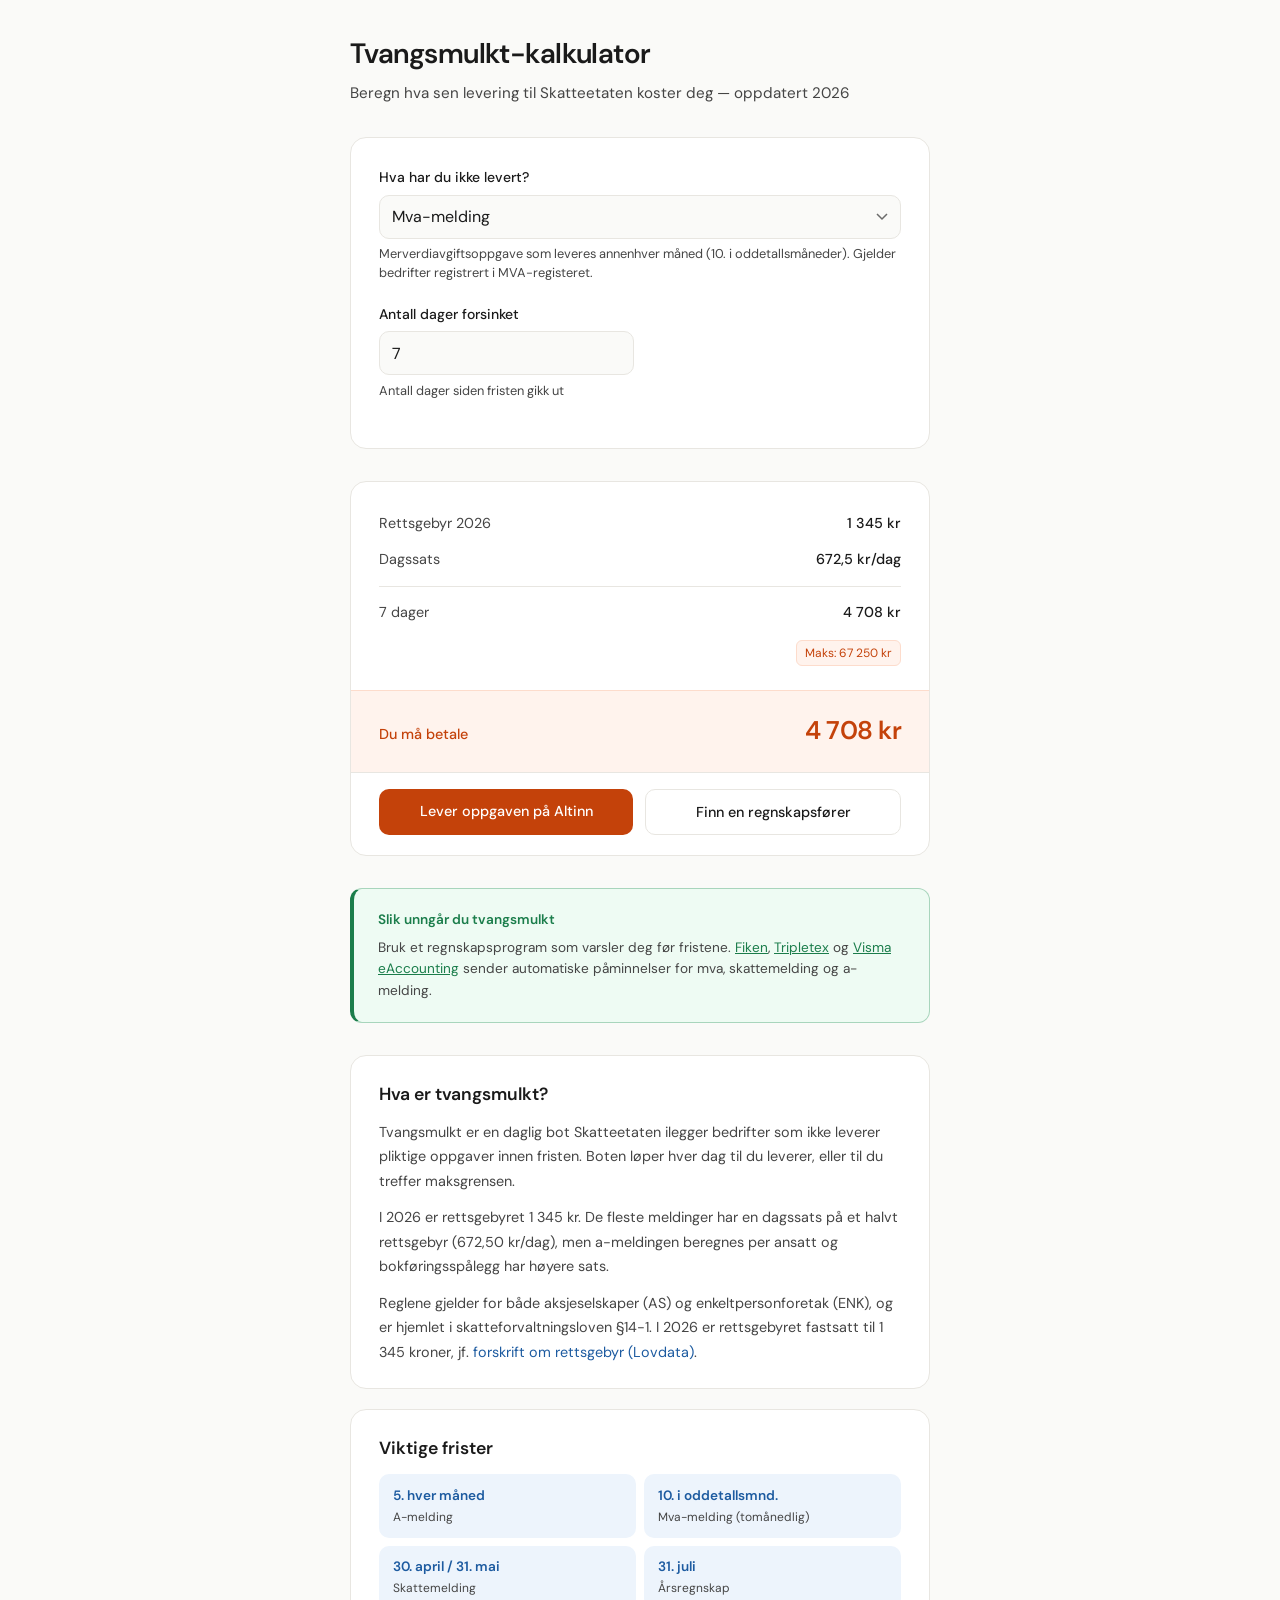
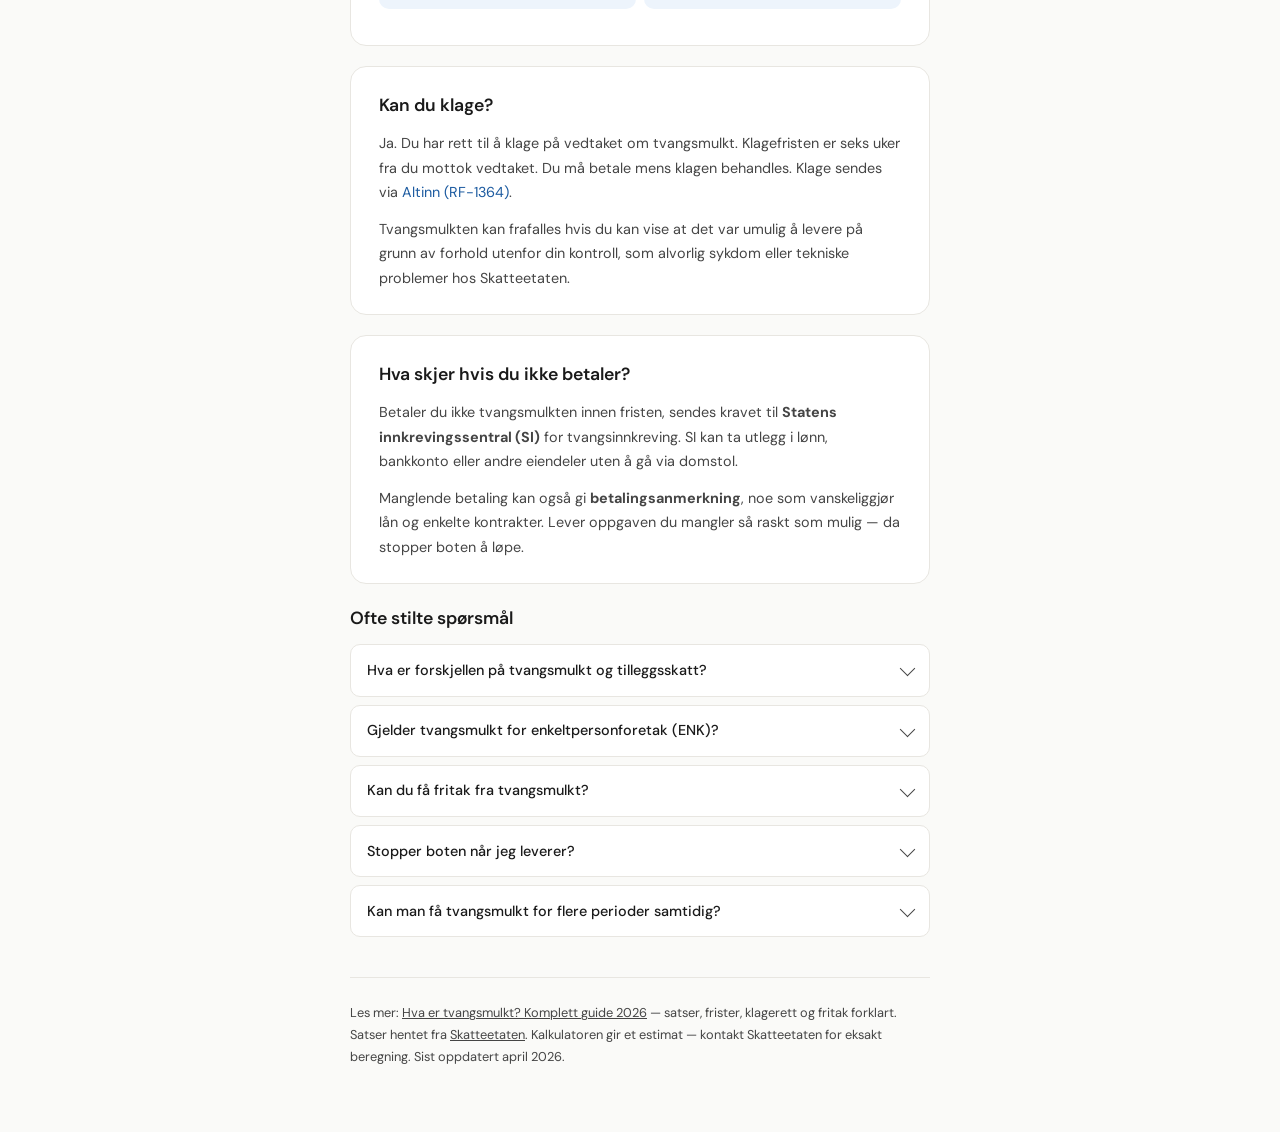
==== commit 44a96fa5: "Add favicon, logo assets, and gitignore - favicon.svg: rød hexagon med hvit T (Konsept B) - logo-con" ====
--- a/index.html
+++ b/index.html
@@ -12,11 +12,17 @@
 <meta property="og:type" content="website">
 <meta property="og:url" content="https://tvangsmulktkalkulator.no/">
 <meta property="og:image" content="https://tvangsmulktkalkulator.no/og-image.png">
+<meta property="og:image:width" content="1200">
+<meta property="og:image:height" content="630">
 <meta property="og:locale" content="nb_NO">
 <meta name="twitter:card" content="summary_large_image">
 <meta name="twitter:title" content="Tvangsmulkt-kalkulator 2026">
 <meta name="twitter:description" content="Beregn hva sen levering til Skatteetaten koster deg per dag.">
-<link rel="icon" href="data:image/svg+xml,<svg xmlns='http://www.w3.org/2000/svg' viewBox='0 0 100 100'><rect width='100' height='100' rx='20' fill='%23C4420A'/><text x='50' y='68' font-size='52' font-family='system-ui' font-weight='700' fill='white' text-anchor='middle'>kr</text></svg>">
+<meta name="twitter:image" content="https://tvangsmulktkalkulator.no/og-image.png">
+<meta name="geo.region" content="NO">
+<meta name="geo.placename" content="Norge">
+<link rel="icon" href="/favicon.svg" type="image/svg+xml">
+<link rel="apple-touch-icon" href="/favicon.svg">
 <link rel="preconnect" href="https://fonts.googleapis.com">
 <link rel="preconnect" href="https://fonts.gstatic.com" crossorigin>
 <link href="https://fonts.googleapis.com/css2?family=DM+Sans:wght@400;500;600&display=swap" rel="stylesheet">
@@ -32,11 +38,24 @@
       "applicationCategory": "FinanceApplication",
       "operatingSystem": "All",
       "inLanguage": "nb",
+      "datePublished": "2026-04-10",
+      "dateModified": "2026-04-12",
       "offers": {
         "@type": "Offer",
         "price": "0",
         "priceCurrency": "NOK"
       }
+    },
+    {
+      "@type": "Organization",
+      "name": "Tvangsmulkt-kalkulator",
+      "url": "https://tvangsmulktkalkulator.no/",
+      "description": "Gratis norsk kalkulator for beregning av tvangsmulkt fra Skatteetaten.",
+      "areaServed": {
+        "@type": "Country",
+        "name": "Norway"
+      },
+      "inLanguage": "nb"
     },
     {
       "@type": "FAQPage",
@@ -233,7 +252,7 @@
   </section>
 
   <section class="result" aria-label="Resultat">
-    <div class="result-body" aria-live="polite">
+    <div class="result-body">
       <div class="result-line">
         <span class="label">Rettsgebyr 2026</span>
         <span class="val">1 345 kr</span>
@@ -270,7 +289,7 @@
     <h2>Hva er tvangsmulkt?</h2>
     <p>Tvangsmulkt er en daglig bot Skatteetaten ilegger bedrifter som ikke leverer pliktige oppgaver innen fristen. Boten l&oslash;per hver dag til du leverer, eller til du treffer maksgrensen.</p>
     <p>I 2026 er rettsgebyret 1 345 kr. De fleste meldinger har en dagssats p&aring; et halvt rettsgebyr (672,50 kr/dag), men a-meldingen beregnes per ansatt og bokf&oslash;ringssp&aring;legg har h&oslash;yere sats.</p>
-    <p>Reglene gjelder for b&aring;de aksjeselskaper (AS) og enkeltpersonforetak (ENK), og er hjemlet i skatteforvaltningsloven &sect;14-1.</p>
+    <p>Reglene gjelder for b&aring;de aksjeselskaper (AS) og enkeltpersonforetak (ENK), og er hjemlet i skatteforvaltningsloven &sect;14-1. I 2026 er rettsgebyret fastsatt til 1 345 kroner, jf. <a href="https://lovdata.no/dokument/SF/forskrift/1982-12-17-1158" target="_blank" rel="noopener">forskrift om rettsgebyr (Lovdata)</a>.</p>
   </section>
 
   <section class="info-section">
@@ -342,7 +361,8 @@
   </section>
 
   <footer>
-    <p>Satser hentet fra <a href="https://www.skatteetaten.no/en/business-and-organisation/start-and-run/deadlines-certificates-and-accounting/enforcement-fines/" target="_blank" rel="noopener">Skatteetaten</a>. Kalkulatoren gir et estimat &mdash; kontakt Skatteetaten for eksakt beregning. Sist oppdatert april 2026.</p>
+    <p>Les mer: <a href="/tvangsmulkt-guide">Hva er tvangsmulkt? Komplett guide 2026</a> &mdash; satser, frister, klagerett og fritak forklart.</p>
+    <p>Satser hentet fra <a href="https://www.skatteetaten.no/bedrift-og-organisasjon/starte-og-drive/regelverket/tvangsmulkt/" target="_blank" rel="noopener">Skatteetaten</a>. Kalkulatoren gir et estimat &mdash; kontakt Skatteetaten for eksakt beregning. Sist oppdatert april 2026.</p>
   </footer>
 </main>
 
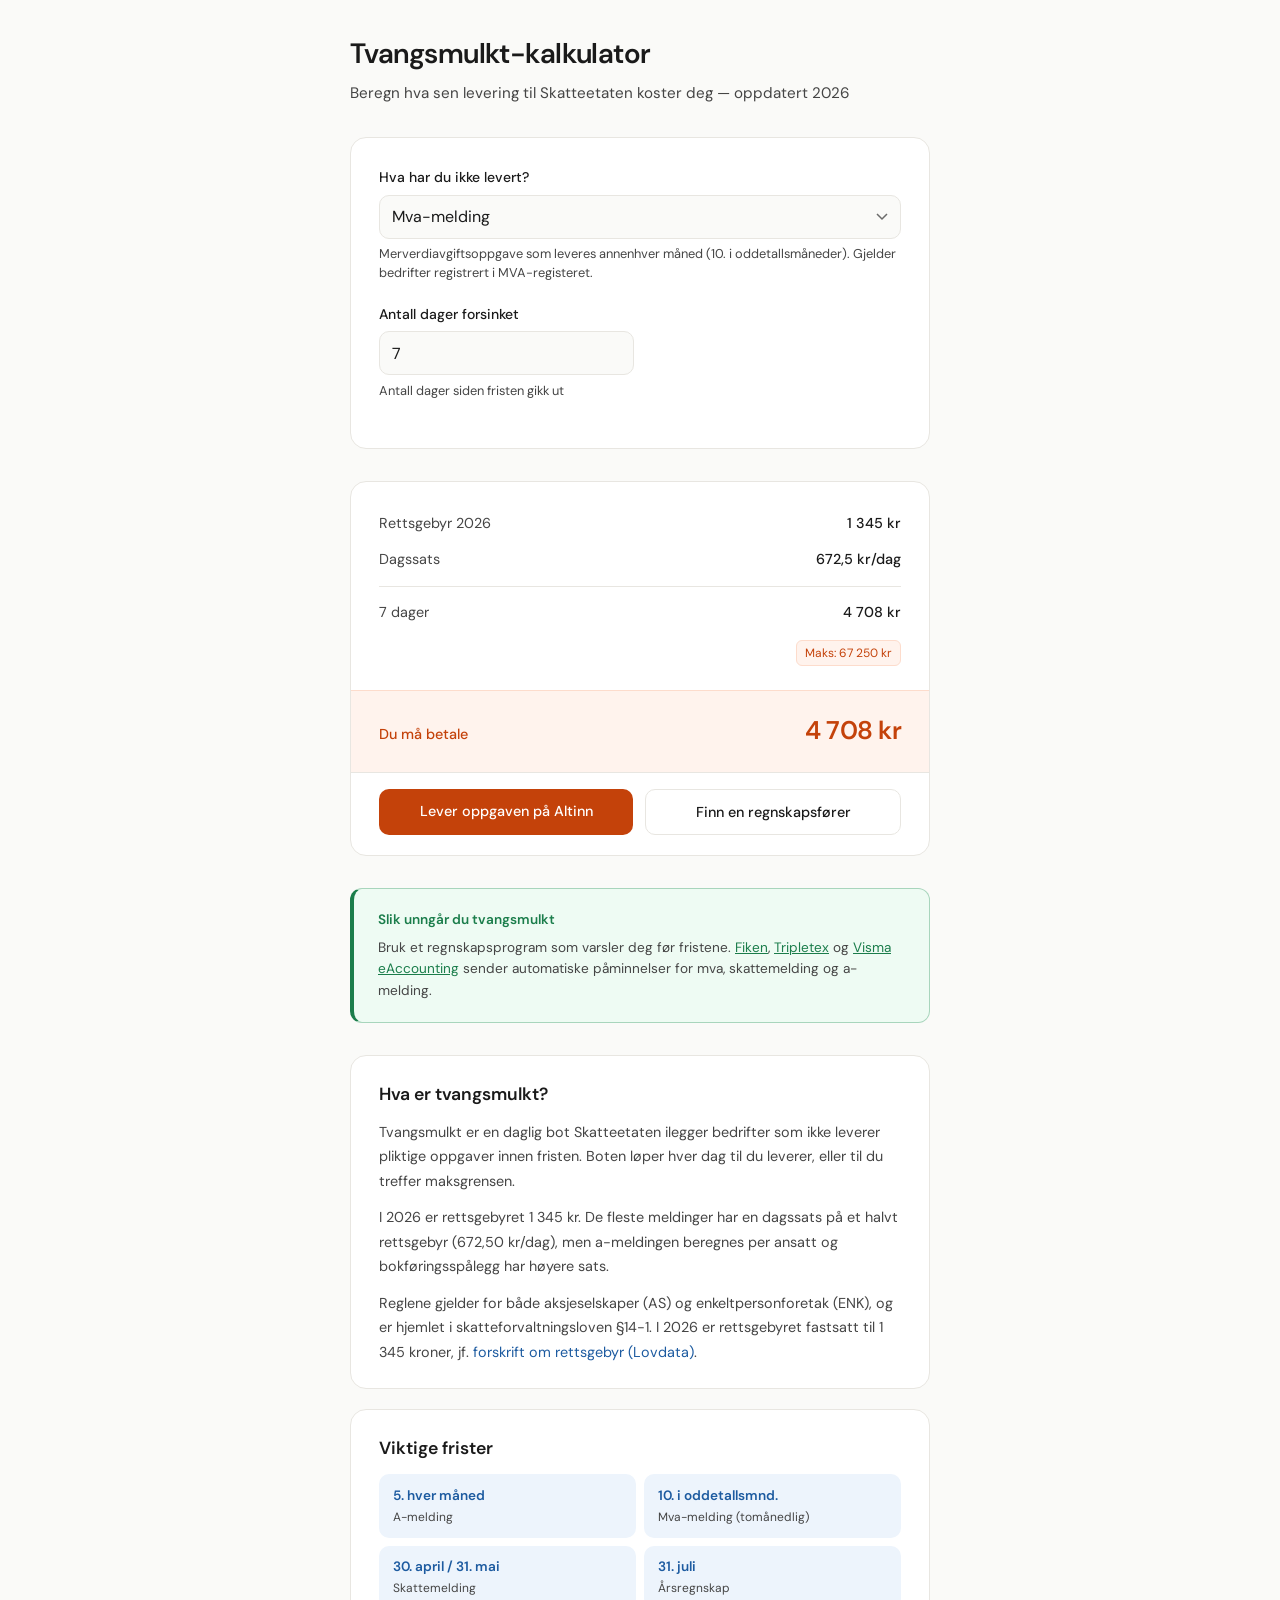
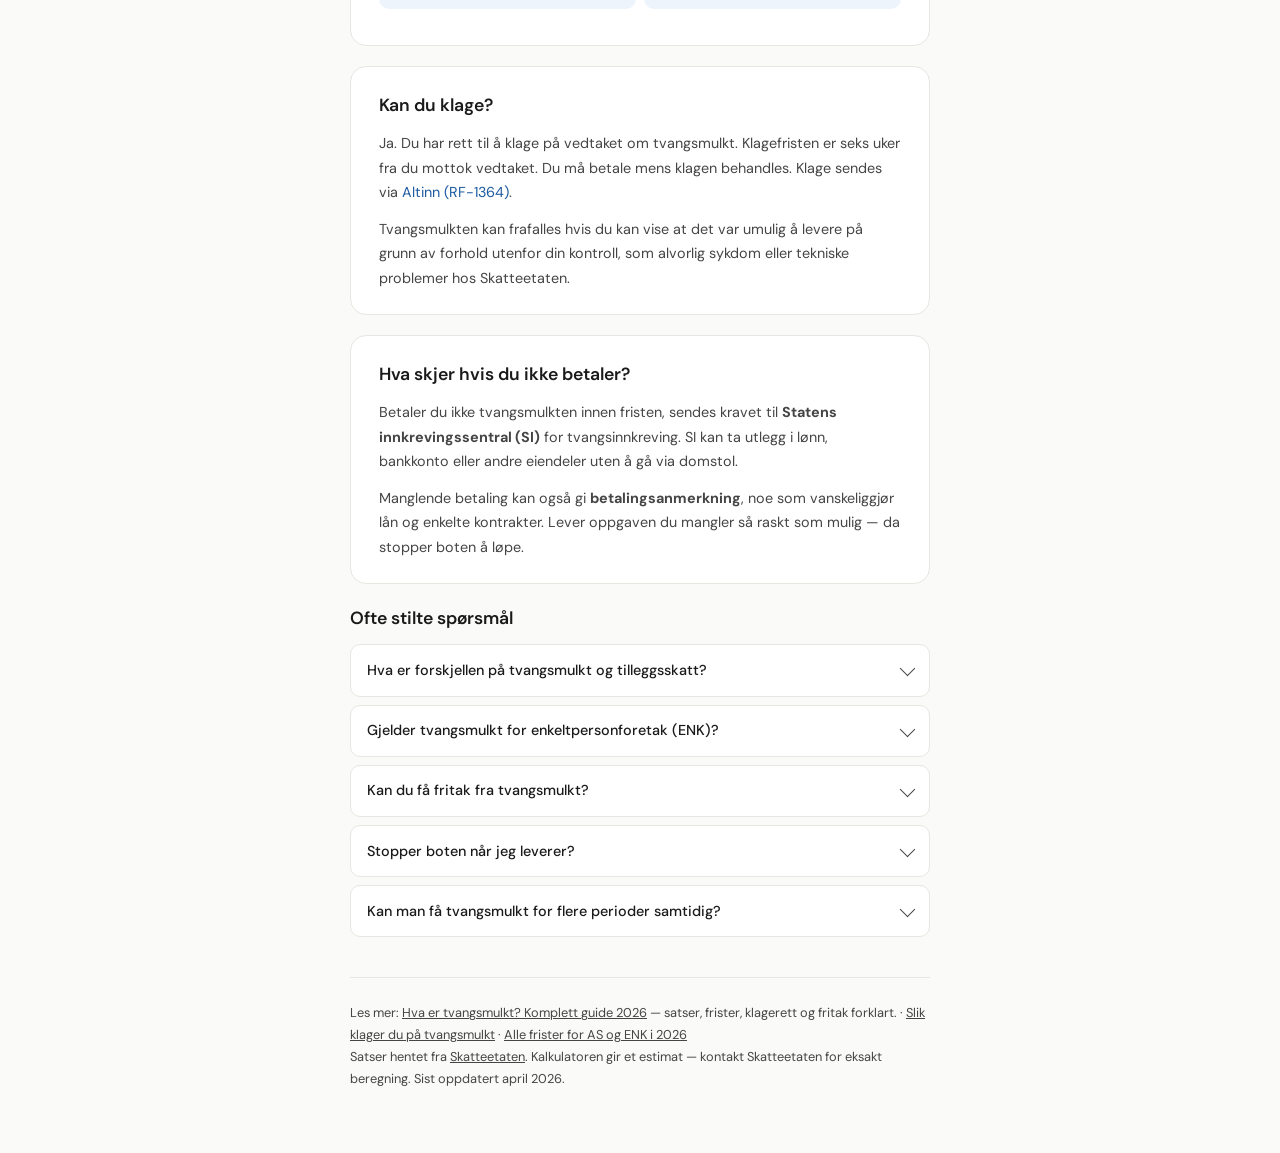
==== commit 78f904ae: "Add klage and frister pages, Cloudflare analytics, updated sitemap - klage-tvangsmulkt.html: 7-step " ====
--- a/index.html
+++ b/index.html
@@ -26,6 +26,8 @@
 <link rel="preconnect" href="https://fonts.googleapis.com">
 <link rel="preconnect" href="https://fonts.gstatic.com" crossorigin>
 <link href="https://fonts.googleapis.com/css2?family=DM+Sans:wght@400;500;600&display=swap" rel="stylesheet">
+<!-- Cloudflare Web Analytics -->
+<script defer src='https://static.cloudflareinsights.com/beacon.min.js' data-cf-beacon='{"token": "CLOUDFLARE_ANALYTICS_TOKEN"}'></script>
 <script type="application/ld+json">
 {
   "@context": "https://schema.org",
@@ -361,7 +363,7 @@
   </section>
 
   <footer>
-    <p>Les mer: <a href="/tvangsmulkt-guide">Hva er tvangsmulkt? Komplett guide 2026</a> &mdash; satser, frister, klagerett og fritak forklart.</p>
+    <p>Les mer: <a href="/tvangsmulkt-guide">Hva er tvangsmulkt? Komplett guide 2026</a> &mdash; satser, frister, klagerett og fritak forklart. &middot; <a href="/klage-tvangsmulkt">Slik klager du p&aring; tvangsmulkt</a> &middot; <a href="/frister-2026">Alle frister for AS og ENK i 2026</a></p>
     <p>Satser hentet fra <a href="https://www.skatteetaten.no/bedrift-og-organisasjon/starte-og-drive/regelverket/tvangsmulkt/" target="_blank" rel="noopener">Skatteetaten</a>. Kalkulatoren gir et estimat &mdash; kontakt Skatteetaten for eksakt beregning. Sist oppdatert april 2026.</p>
   </footer>
 </main>
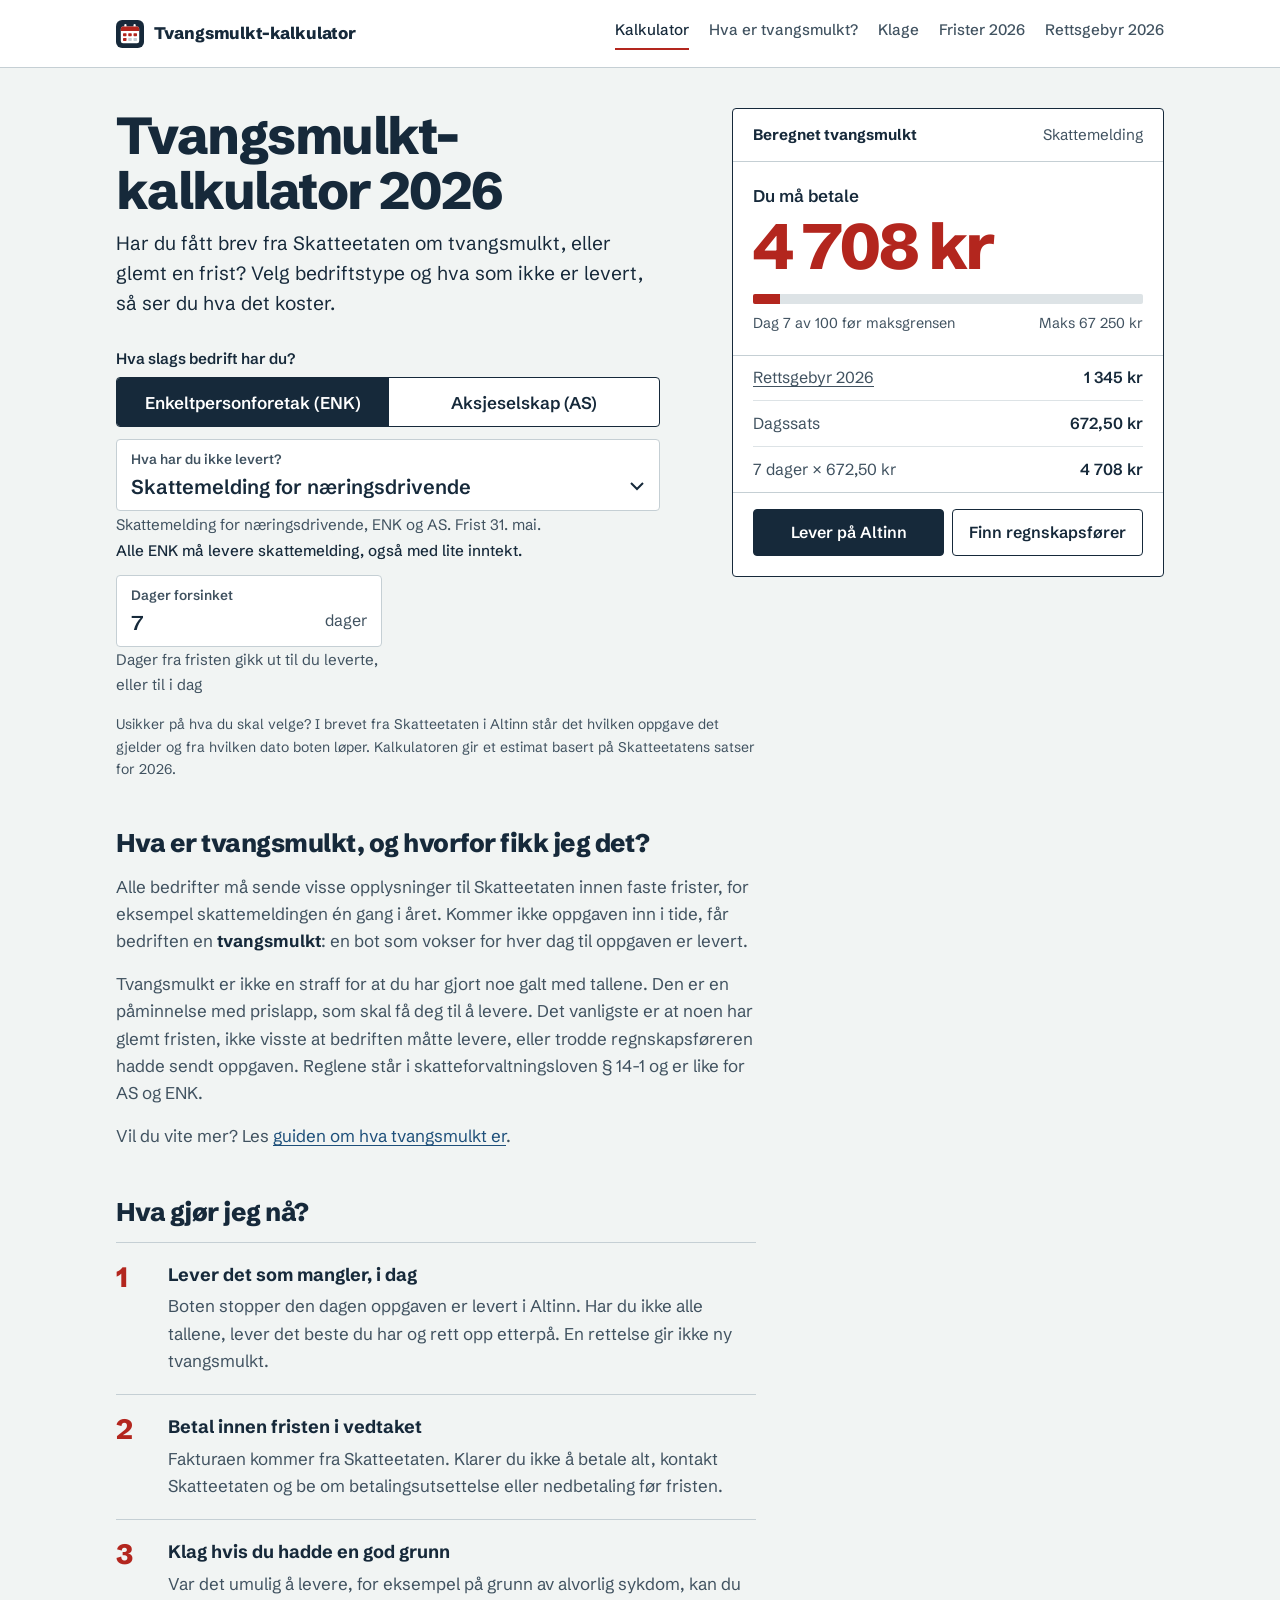
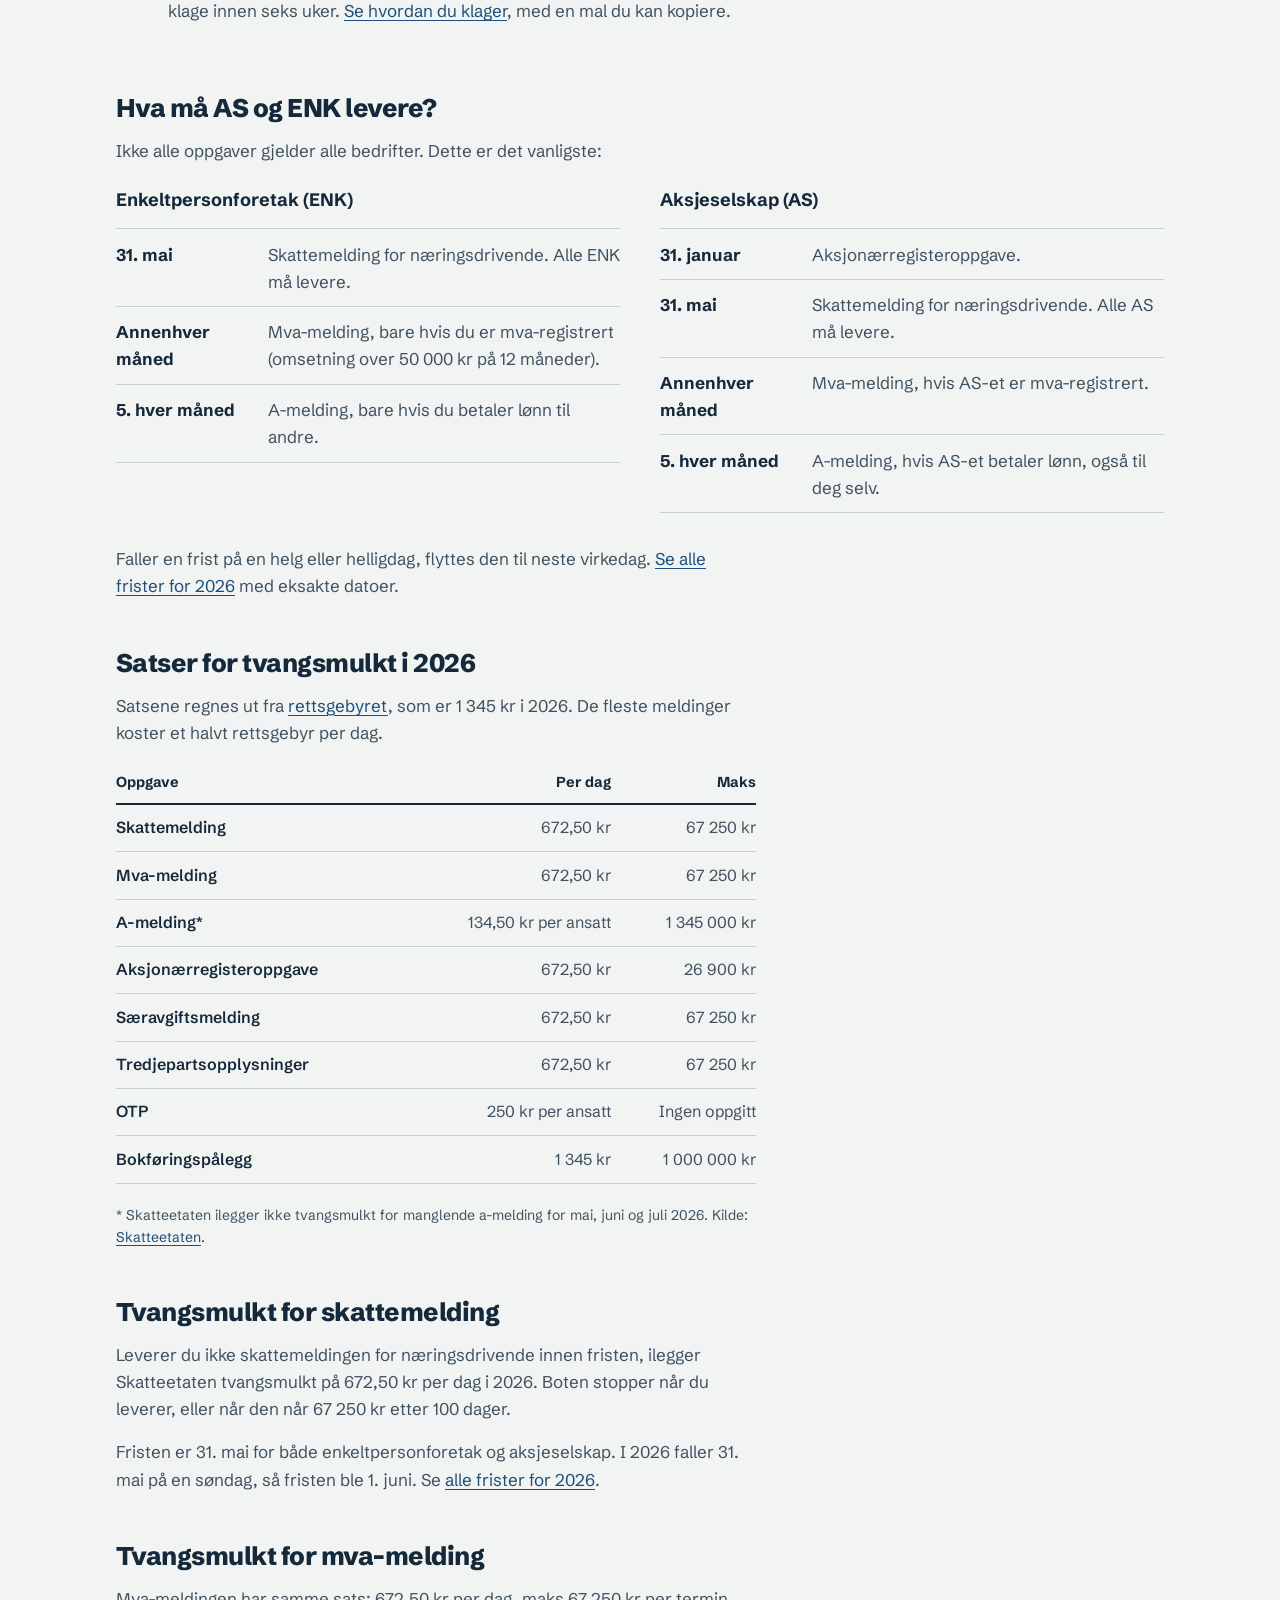
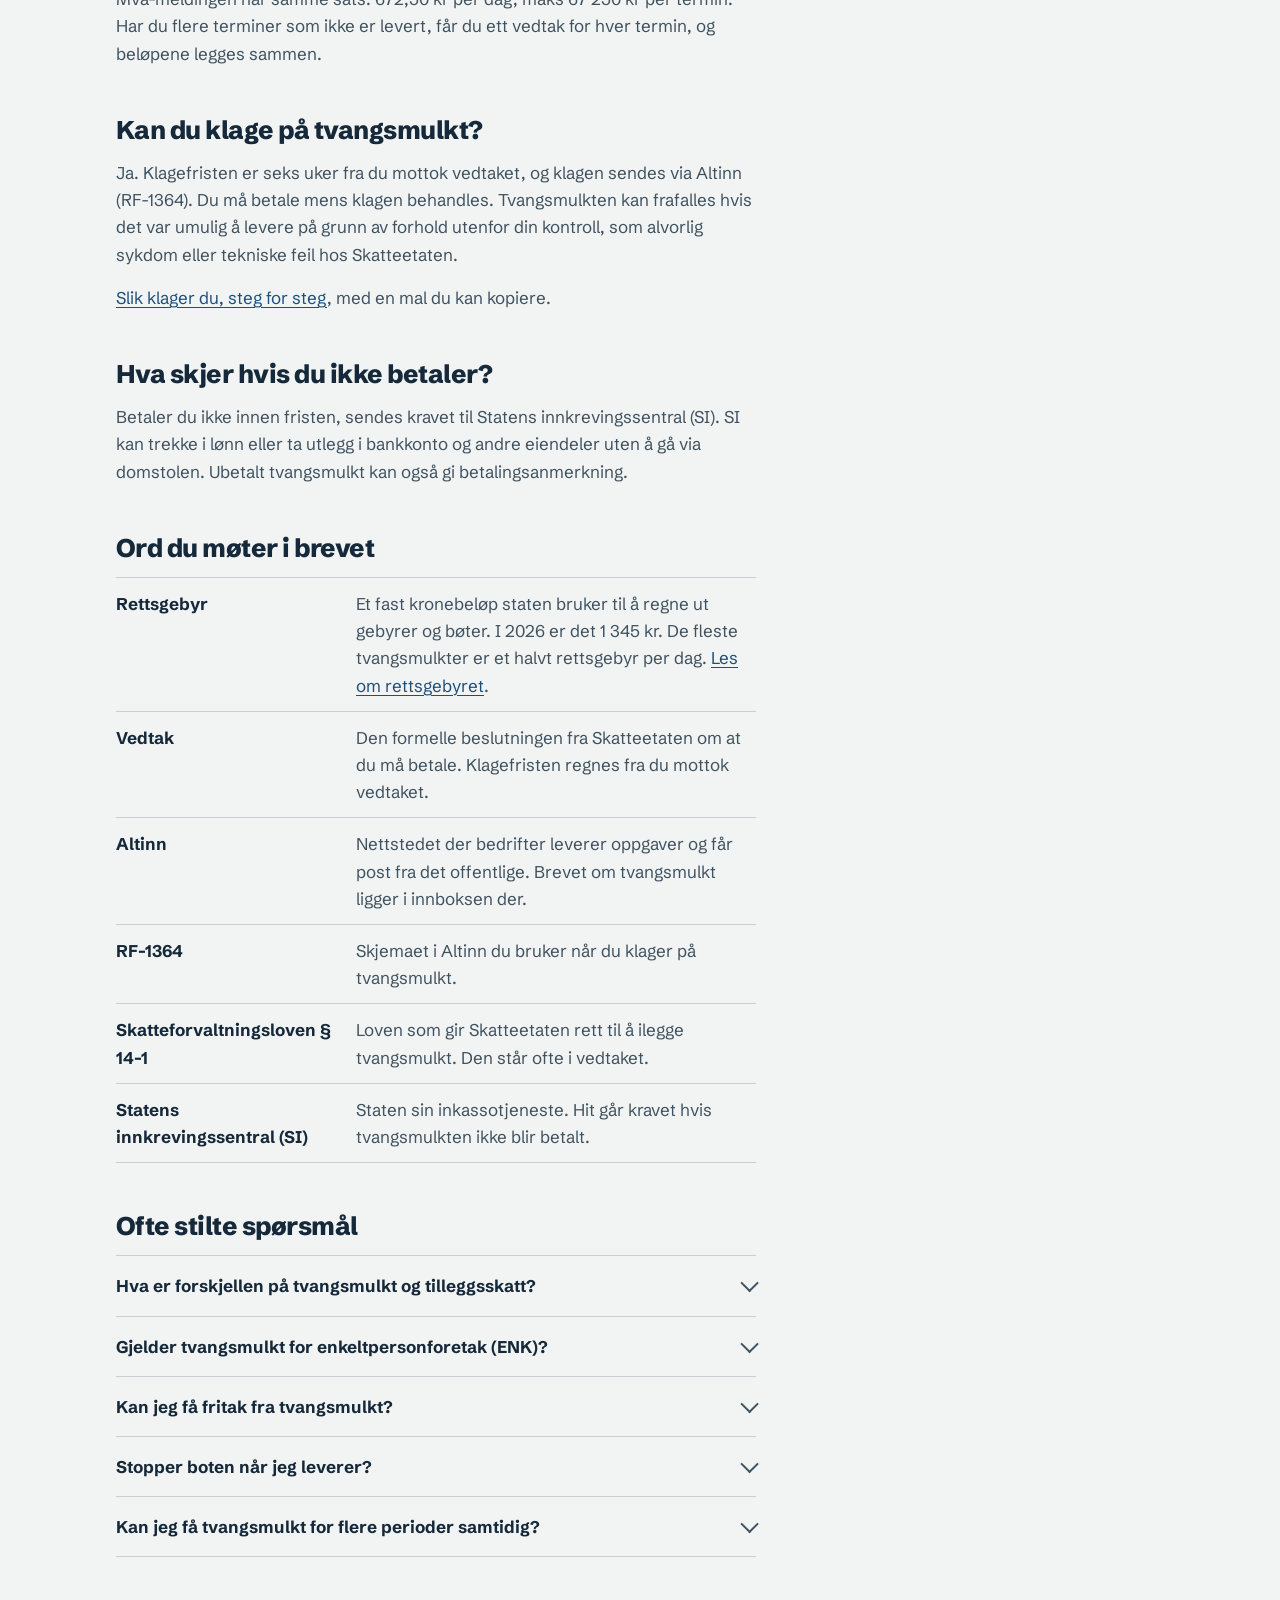
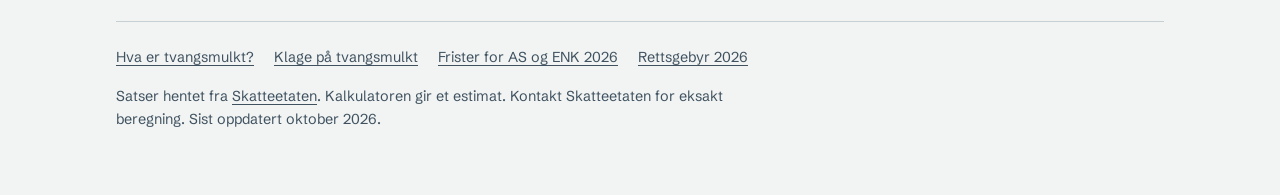
==== commit ce566865: "Redesign site, add rettsgebyr page, beginner sections and SEO fixes - Add shared styles.css and rede" ====
--- a/index.html
+++ b/index.html
@@ -3,11 +3,11 @@
 <head>
 <meta charset="UTF-8">
 <meta name="viewport" content="width=device-width,initial-scale=1">
-<title>Tvangsmulkt-kalkulator 2026 | Beregn boten fra Skatteetaten</title>
-<meta name="description" content="Beregn tvangsmulkt fra Skatteetaten for sen levering av mva-melding, skattemelding, a-melding og mer. Oppdatert med satser for 2026.">
+<title>Tvangsmulkt 2026: kalkulator for skattemelding og mva</title>
+<meta name="description" content="Hva koster tvangsmulkten? Beregn boten fra Skatteetaten for skattemelding, mva-melding og a-melding. 672,50 kr per dag i 2026, maks 67 250 kr.">
 <meta name="robots" content="index,follow">
 <link rel="canonical" href="https://tvangsmulktkalkulator.no/">
-<meta property="og:title" content="Tvangsmulkt-kalkulator 2026">
+<meta property="og:title" content="Tvangsmulkt 2026: kalkulator for AS og ENK">
 <meta property="og:description" content="Beregn hva sen levering til Skatteetaten koster deg per dag.">
 <meta property="og:type" content="website">
 <meta property="og:url" content="https://tvangsmulktkalkulator.no/">
@@ -16,18 +16,16 @@
 <meta property="og:image:height" content="630">
 <meta property="og:locale" content="nb_NO">
 <meta name="twitter:card" content="summary_large_image">
-<meta name="twitter:title" content="Tvangsmulkt-kalkulator 2026">
+<meta name="twitter:title" content="Tvangsmulkt 2026: kalkulator for AS og ENK">
 <meta name="twitter:description" content="Beregn hva sen levering til Skatteetaten koster deg per dag.">
 <meta name="twitter:image" content="https://tvangsmulktkalkulator.no/og-image.png">
 <meta name="geo.region" content="NO">
 <meta name="geo.placename" content="Norge">
 <link rel="icon" href="/favicon.svg" type="image/svg+xml">
-<link rel="apple-touch-icon" href="/favicon.svg">
+<link rel="apple-touch-icon" href="/apple-touch-icon.png">
 <link rel="preconnect" href="https://fonts.googleapis.com">
 <link rel="preconnect" href="https://fonts.gstatic.com" crossorigin>
-<link href="https://fonts.googleapis.com/css2?family=DM+Sans:wght@400;500;600&display=swap" rel="stylesheet">
-<!-- Cloudflare Web Analytics -->
-<script defer src='https://static.cloudflareinsights.com/beacon.min.js' data-cf-beacon='{"token": "CLOUDFLARE_ANALYTICS_TOKEN"}'></script>
+<link href="https://fonts.googleapis.com/css2?family=Schibsted+Grotesk:wght@400;500;600;700;800&display=swap" rel="stylesheet">
 <script type="application/ld+json">
 {
   "@context": "https://schema.org",
@@ -41,7 +39,7 @@
       "operatingSystem": "All",
       "inLanguage": "nb",
       "datePublished": "2026-04-10",
-      "dateModified": "2026-04-12",
+      "dateModified": "2026-10-11",
       "offers": {
         "@type": "Offer",
         "price": "0",
@@ -64,34 +62,10 @@
       "mainEntity": [
         {
           "@type": "Question",
-          "name": "Hva er tvangsmulkt?",
+          "name": "Hva er forskjellen på tvangsmulkt og tilleggsskatt?",
           "acceptedAnswer": {
             "@type": "Answer",
-            "text": "Tvangsmulkt er en daglig bot Skatteetaten ilegger bedrifter og privatpersoner som ikke leverer pliktige oppgaver innen fristen. Boten løper hver dag til du leverer, eller til du treffer maksgrensen. I 2026 er rettsgebyret 1 345 kr, og de fleste meldinger har en dagssats på et halvt rettsgebyr (672,50 kr/dag)."
-          }
-        },
-        {
-          "@type": "Question",
-          "name": "Hvor mye koster tvangsmulkt per dag?",
-          "acceptedAnswer": {
-            "@type": "Answer",
-            "text": "Dagssatsen avhenger av type melding. Mva-melding og skattemelding: 672,50 kr/dag (maks 67 250 kr). A-melding: 134,50 kr/dag per ansatt (maks 1 345 000 kr). Aksjonærregisteroppgave: 672,50 kr/dag (maks 13 450 kr). OTP (pensjon): 250 kr/dag per ansatt. Bokføringspålegg: 1 345 kr/dag (maks 1 000 000 kr). Satser er basert på rettsgebyret for 2026 (1 345 kr)."
-          }
-        },
-        {
-          "@type": "Question",
-          "name": "Hva skjer hvis du ikke betaler tvangsmulkt?",
-          "acceptedAnswer": {
-            "@type": "Answer",
-            "text": "Betaler du ikke tvangsmulkten, sendes kravet til Statens innkrevingssentral (SI) for tvangsinnkreving. SI kan ta utlegg i lønnen din, bankkontoer eller andre eiendeler. Manglende betaling kan også gi betalingsanmerkning, noe som kan gjøre det vanskelig å få lån eller inngå visse kontrakter. Du bør enten betale, levere oppgaven du mangler, eller klage på vedtaket."
-          }
-        },
-        {
-          "@type": "Question",
-          "name": "Kan du klage på tvangsmulkt?",
-          "acceptedAnswer": {
-            "@type": "Answer",
-            "text": "Ja. Du har rett til å klage på vedtaket om tvangsmulkt. Klagefristen er seks uker fra du mottok vedtaket. Du må betale mens klagen behandles. Klage sendes via Altinn (RF-1364). Tvangsmulkten kan frafalles hvis du kan dokumentere at det var umulig å levere på grunn av forhold utenfor din kontroll, som alvorlig sykdom eller tekniske problemer hos Skatteetaten."
+            "text": "Tvangsmulkt ilegges for sen levering. Tilleggsskatt ilegges for feil eller manglende opplysninger i noe du har levert. Du kan få begge."
           }
         },
         {
@@ -99,23 +73,31 @@
           "name": "Gjelder tvangsmulkt for enkeltpersonforetak (ENK)?",
           "acceptedAnswer": {
             "@type": "Answer",
-            "text": "Ja, tvangsmulkt gjelder for alle næringsdrivende, inkludert enkeltpersonforetak (ENK). ENK-eiere som leverer skattemelding for næringsdrivende, mva-melding eller a-melding er underlagt de samme reglene og satsene som aksjeselskaper (AS)."
+            "text": "Ja. Tvangsmulkt gjelder alle næringsdrivende, også enkeltpersonforetak. Satsene er de samme som for aksjeselskap."
           }
         },
         {
           "@type": "Question",
-          "name": "Hva er forskjellen på tvangsmulkt og tilleggsskatt?",
+          "name": "Kan jeg få fritak fra tvangsmulkt?",
           "acceptedAnswer": {
             "@type": "Answer",
-            "text": "Tvangsmulkt ilegges for sen levering — altså at du ikke leverte oppgaven innen fristen. Tilleggsskatt ilegges for feil eller ufullstendige opplysninger i en levert oppgave — altså at du leverte, men med feil informasjon. Du kan i teorien få begge: tvangsmulkt for å ha levert for sent, og tilleggsskatt for at innholdet var galt."
+            "text": "Skatteetaten kan frafalle tvangsmulkten hvis særlige forhold gjorde det umulig å levere i tide, for eksempel alvorlig sykdom, tekniske feil hos Skatteetaten eller Altinn, eller brann og annen force majeure. Dokumenter situasjonen og send klage via RF-1364 i Altinn."
           }
         },
         {
           "@type": "Question",
-          "name": "Kan du få fritak fra tvangsmulkt?",
+          "name": "Stopper boten når jeg leverer?",
           "acceptedAnswer": {
             "@type": "Answer",
-            "text": "Ja, Skatteetaten kan gi fritak hvis det forelå særlige grunner som gjorde det umulig å levere innen fristen. Eksempler inkluderer alvorlig sykdom, brann eller naturkatastrofe, tekniske problemer hos Skatteetaten, eller at du nettopp startet og ikke var klar over plikten. Dokumenter situasjonen og søk om fritak via klage (RF-1364 på Altinn)."
+            "text": "Ja. Tvangsmulkten stopper den dagen du leverer. Du må likevel betale for dagene den løp."
+          }
+        },
+        {
+          "@type": "Question",
+          "name": "Kan jeg få tvangsmulkt for flere perioder samtidig?",
+          "acceptedAnswer": {
+            "@type": "Answer",
+            "text": "Ja. Mangler mva-meldingen for flere terminer, får du ett vedtak per termin. Beløpene løper parallelt og legges sammen. Regn ut hver termin for seg i kalkulatoren."
           }
         }
       ]
@@ -123,330 +105,369 @@
   ]
 }
 </script>
-<style>
-*{margin:0;padding:0;box-sizing:border-box}
-*:focus-visible{outline:2px solid var(--accent);outline-offset:2px}
-:root{--bg:#FAFAF8;--card:#FFFFFF;--text:#1A1A1A;--muted:#454545;--border:#E8E6E1;--accent:#C4420A;--accent-bg:#FFF3ED;--accent-border:#FDDCCC;--green:#1B7D4B;--green-bg:#EEFBF3;--blue:#1D5BA0;--blue-bg:#EDF4FC}
-body{font-family:'DM Sans',system-ui,sans-serif;background:var(--bg);color:var(--text);line-height:1.6;-webkit-font-smoothing:antialiased}
-.wrap{max-width:620px;margin:0 auto;padding:2rem 1.25rem 4rem}
-header{margin-bottom:2rem}
-h1{font-size:1.75rem;font-weight:600;letter-spacing:-.02em;margin-bottom:.25rem}
-.tagline{color:var(--muted);font-size:.95rem;margin-bottom:.35rem}
-.hint{color:var(--muted);font-size:.85rem;margin-top:.2rem}
-.hint.hidden{display:none}
-.calc-card{background:var(--card);border:1px solid var(--border);border-radius:16px;padding:1.75rem;margin-bottom:2rem}
-label{display:block;font-size:.875rem;font-weight:500;color:var(--text);margin-bottom:.4rem}
-select,input[type=number]{width:100%;padding:.65rem .75rem;font-size:1rem;font-family:inherit;border:1px solid var(--border);border-radius:10px;background:var(--bg);color:var(--text);appearance:none;-webkit-appearance:none;transition:border-color .15s}
-select{background-image:url("data:image/svg+xml,%3Csvg xmlns='http://www.w3.org/2000/svg' width='12' height='8'%3E%3Cpath d='M1 1l5 5 5-5' stroke='%236B6B6B' stroke-width='1.5' fill='none'/%3E%3C/svg%3E");background-repeat:no-repeat;background-position:right .75rem center;padding-right:2.25rem;cursor:pointer}
-select:focus-visible,input:focus-visible{border-color:var(--accent)}
-.field{margin-bottom:1.25rem}
-.field:last-child{margin-bottom:0}
-.field-desc{font-size:.8rem;color:var(--muted);margin-top:.35rem;line-height:1.5}
-.field-error{display:none;font-size:.75rem;color:var(--accent);margin-top:.3rem}
-.field-error.show{display:block}
-.row{display:grid;grid-template-columns:1fr 1fr;gap:.75rem}
-.emp-field{display:none}
-.emp-field.show{display:block}
-
-.result{background:var(--card);border:1px solid var(--border);border-radius:16px;overflow:hidden;margin-bottom:2rem}
-.result-body{padding:1.5rem 1.75rem}
-.result-line{display:flex;justify-content:space-between;align-items:baseline;padding:.4rem 0;font-size:.9rem}
-.result-line .label{color:var(--muted)}
-.result-line .val{font-weight:500}
-.divider{height:1px;background:var(--border);margin:.5rem 0}
-.result-total{background:var(--accent-bg);border-top:1px solid var(--accent-border);padding:1.25rem 1.75rem;display:flex;justify-content:space-between;align-items:baseline;transition:background-color .15s}
-.result-total .label{font-size:.9rem;color:var(--accent);font-weight:500}
-.result-total .val{font-size:1.6rem;font-weight:600;color:var(--accent);letter-spacing:-.02em}
-@keyframes flash{0%{background-color:#FDDCCC}100%{background-color:var(--accent-bg)}}
-.result-total.flash{animation:flash .45s ease-out}
-.max-badge{display:inline-block;font-size:.75rem;color:var(--accent);background:var(--accent-bg);border:1px solid var(--accent-border);border-radius:6px;padding:.15rem .5rem;margin-top:.5rem}
-
-.info-section{margin-bottom:1.25rem;background:var(--card);border:1px solid var(--border);border-radius:16px;padding:1.5rem 1.75rem}
-.info-section h2{font-size:1.1rem;font-weight:600;margin-bottom:.75rem}
-.info-section p{color:var(--muted);font-size:.9rem;line-height:1.7;margin-bottom:.75rem}
-.info-section p:last-child{margin-bottom:0}
-.info-section a{color:var(--blue);text-decoration:none;border-bottom:1px solid transparent}
-.info-section a:hover{border-bottom-color:var(--blue)}
-.faq-section{background:transparent;border:none;border-radius:0;padding:0;margin-bottom:2.5rem}
-
-.frister{display:grid;grid-template-columns:1fr 1fr;gap:.5rem;margin:.75rem 0}
-.frist{background:var(--blue-bg);border-radius:10px;padding:.65rem .85rem}
-.frist .dato{font-size:.85rem;font-weight:600;color:var(--blue)}
-.frist .hva{font-size:.75rem;color:var(--muted);margin-top:.1rem}
-
-.tip{background:var(--green-bg);border:1px solid #A8D5BC;border-left:4px solid var(--green);border-radius:12px;padding:1.25rem 1.5rem;margin-bottom:2rem}
-.tip-title{font-size:.85rem;font-weight:600;color:var(--green);margin-bottom:.35rem}
-.tip p{font-size:.85rem;color:var(--muted);line-height:1.6}
-.tip a{color:var(--green);text-decoration:underline}
-
-.faq-section details{border:1px solid var(--border);border-radius:10px;margin-bottom:.5rem;background:var(--card)}
-.faq-section details+details{margin-top:.5rem}
-.faq-section summary{padding:.85rem 1rem;font-size:.9rem;font-weight:500;cursor:pointer;list-style:none;display:flex;justify-content:space-between;align-items:center;gap:.5rem}
-.faq-section summary::-webkit-details-marker{display:none}
-.faq-section summary::after{content:'';display:inline-block;width:10px;height:10px;border-right:1.5px solid var(--muted);border-bottom:1.5px solid var(--muted);transform:rotate(45deg);flex-shrink:0;margin-bottom:3px;transition:transform .2s}
-.faq-section details[open] summary::after{transform:rotate(-135deg);margin-bottom:-3px}
-.faq-section summary:focus-visible{outline:2px solid var(--accent);outline-offset:2px;border-radius:8px}
-.faq-section .faq-body{padding:.1rem 1rem 1rem;font-size:.9rem;color:var(--muted);line-height:1.7}
-.faq-section .faq-body p{margin-bottom:.5rem}
-.faq-section .faq-body p:last-child{margin-bottom:0}
-
-.result-cta{display:flex;gap:.75rem;padding:1rem 1.75rem 1.25rem;border-top:1px solid var(--border);flex-wrap:wrap}
-.cta-primary{flex:1;min-width:160px;text-align:center;padding:.65rem 1rem;background:var(--accent);color:#fff;border-radius:10px;font-size:.9rem;font-weight:500;text-decoration:none;transition:opacity .15s}
-.cta-primary:hover{opacity:.88}
-.cta-secondary{flex:1;min-width:160px;text-align:center;padding:.65rem 1rem;background:var(--card);color:var(--text);border:1px solid var(--border);border-radius:10px;font-size:.9rem;font-weight:500;text-decoration:none;transition:background-color .15s}
-.cta-secondary:hover{background:var(--bg)}
-.cta-primary:focus-visible,.cta-secondary:focus-visible{outline:2px solid var(--accent);outline-offset:2px}
-.skip-link{position:absolute;left:-9999px;top:auto;width:1px;height:1px;overflow:hidden}
-.skip-link:focus{position:fixed;top:.75rem;left:.75rem;width:auto;height:auto;padding:.5rem 1rem;background:var(--accent);color:#fff;border-radius:8px;font-size:.9rem;font-weight:500;z-index:9999;text-decoration:none}
-footer{border-top:1px solid var(--border);padding-top:1.5rem;font-size:.8rem;color:var(--muted);line-height:1.7}
-footer a{color:var(--muted);text-decoration:underline}
-
-@media(max-width:480px){
-  .wrap{padding:1.5rem 1rem 3rem}
-  h1{font-size:1.4rem}
-  .row{grid-template-columns:1fr}
-  .frister{grid-template-columns:1fr}
-  .calc-card{padding:1.25rem}
-  .info-section{padding:1.25rem}
-  .result-body{padding:1.25rem}
-  .result-total{padding:1rem 1.25rem}
-}
-</style>
+<link rel="stylesheet" href="/styles.css">
 </head>
 <body>
 <a href="#main-content" class="skip-link">Hopp til innhold</a>
+<header class="site-header">
+  <div class="site-header-inner">
+    <a class="brand" href="/"><svg viewBox="0 0 64 64" aria-hidden="true"><rect width="64" height="64" rx="14" fill="#16293A"/><rect x="19" y="9" width="5" height="11" rx="2.5" fill="#fff"/><rect x="40" y="9" width="5" height="11" rx="2.5" fill="#fff"/><rect x="11" y="15" width="42" height="38" rx="5" fill="#fff"/><path d="M16 15h32a5 5 0 0 1 5 5v5H11v-5a5 5 0 0 1 5-5z" fill="#B3261E"/><rect x="16" y="30" width="8" height="7" rx="1.5" fill="#B3261E"/><rect x="28" y="30" width="8" height="7" rx="1.5" fill="#B3261E"/><rect x="40" y="30" width="8" height="7" rx="1.5" fill="#B3261E"/><rect x="16" y="41" width="8" height="7" rx="1.5" fill="#B3261E"/><rect x="28" y="41" width="8" height="7" rx="1.5" fill="#C5CFD4"/><rect x="40" y="41" width="8" height="7" rx="1.5" fill="#C5CFD4"/></svg>Tvangsmulkt-kalkulator</a>
+    <nav class="site-nav" aria-label="Hovedmeny">
+      <ul>
+        <li><a href="/" aria-current="page">Kalkulator</a></li>
+        <li><a href="/tvangsmulkt-guide">Hva er tvangsmulkt?</a></li>
+        <li><a href="/klage-tvangsmulkt">Klage</a></li>
+        <li><a href="/frister-2026">Frister 2026</a></li>
+        <li><a href="/rettsgebyr-2026">Rettsgebyr 2026</a></li>
+      </ul>
+    </nav>
+  </div>
+</header>
 <main class="wrap" id="main-content">
-  <header>
-    <h1>Tvangsmulkt-kalkulator</h1>
-    <p class="tagline">Beregn hva sen levering til Skatteetaten koster deg &mdash; oppdatert 2026</p>
-    <p class="hint" id="hint">Velg oppgavetype og antall dager for &aring; se hva boten blir.</p>
-  </header>
-
-  <section class="calc-card" aria-label="Kalkulator">
-    <div class="field">
-      <label for="type">Hva har du ikke levert?</label>
-      <select id="type">
-        <option value="mva">Mva-melding</option>
-        <option value="skatt">Skattemelding for næringsdrivende</option>
-        <option value="amelding">A-melding (lønnsrapportering)</option>
-        <option value="aksjonaer">Aksjonærregisteroppgave</option>
-        <option value="avgift">Særavgiftsmelding</option>
-        <option value="tredjepart">Tredjepartsopplysninger</option>
-        <option value="otp">OTP &ndash; obligatorisk tjenestepensjon</option>
-        <option value="bokforing">Bokføringspålegg</option>
-      </select>
-      <p class="field-desc" id="type-desc"></p>
+  <div class="calc-grid">
+    <section class="calc-intro" aria-label="Kalkulator">
+      <h1>Tvangsmulkt-kalkulator 2026</h1>
+      <p class="lede">Har du f&aring;tt brev fra Skatteetaten om tvangsmulkt, eller glemt en frist? Velg bedriftstype og hva som ikke er levert, s&aring; ser du hva det koster.</p>
+
+      <div class="form">
+        <fieldset class="seg">
+          <legend>Hva slags bedrift har du?</legend>
+          <div class="seg-options">
+            <input type="radio" name="org" id="org-enk" value="enk" checked><label for="org-enk">Enkeltpersonforetak (ENK)</label>
+            <input type="radio" name="org" id="org-as" value="as"><label for="org-as">Aksjeselskap (AS)</label>
+          </div>
+        </fieldset>
+        <div>
+          <div class="box box-select">
+            <label for="type">Hva har du ikke levert?</label>
+            <select id="type" aria-describedby="type-desc">
+              <option value="skatt">Skattemelding for n&aelig;ringsdrivende</option>
+              <option value="mva">Mva-melding</option>
+              <option value="amelding">A-melding (l&oslash;nnsrapportering)</option>
+              <option value="aksjonaer">Aksjon&aelig;rregisteroppgave</option>
+              <option value="avgift">S&aelig;ravgiftsmelding</option>
+              <option value="tredjepart">Tredjepartsopplysninger</option>
+              <option value="otp">OTP (obligatorisk tjenestepensjon)</option>
+              <option value="bokforing">Bokf&oslash;ringsp&aring;legg</option>
+            </select>
+          </div>
+          <p class="field-desc" id="type-desc"></p>
+          <p class="field-desc" id="type-who"></p>
+        </div>
+        <div class="row">
+          <div>
+            <div class="box" id="days-box">
+              <label for="days">Dager forsinket</label>
+              <input type="number" id="days" min="1" max="999" value="7" inputmode="numeric" aria-describedby="days-desc days-error">
+              <span class="unit" aria-hidden="true">dager</span>
+            </div>
+            <p class="field-desc" id="days-desc">Dager fra fristen gikk ut til du leverte, eller til i dag</p>
+            <p class="field-error" id="days-error">Skriv inn minst 1 dag.</p>
+          </div>
+          <div class="emp-field" id="emp-wrap">
+            <div class="box" id="emp-box">
+              <label for="emp" id="emp-label">Antall ansatte</label>
+              <input type="number" id="emp" min="1" max="9999" value="1" inputmode="numeric" aria-describedby="emp-desc emp-error">
+              <span class="unit" aria-hidden="true">ansatte</span>
+            </div>
+            <p class="field-desc" id="emp-desc"></p>
+            <p class="field-error" id="emp-error">Skriv inn minst 1 ansatt.</p>
+          </div>
+        </div>
+      </div>
+    </section>
+
+    <section class="slip" aria-label="Resultat">
+      <div class="slip-head"><strong>Beregnet tvangsmulkt</strong><span id="o-type">Skattemelding</span></div>
+      <div class="slip-total">
+        <span class="label">Du m&aring; betale</span>
+        <span class="val" id="o-total" role="status" aria-live="polite">4 708 kr</span>
+      </div>
+      <div class="meter" id="meter">
+        <div class="meter-track" aria-hidden="true"><div class="meter-fill" id="meter-fill"></div></div>
+        <div class="meter-text"><span id="meter-left">Dag 7 av 100 f&oslash;r maksgrensen</span><span id="meter-max">Maks 67 250 kr</span></div>
+      </div>
+      <ul class="slip-lines">
+        <li><span><a href="/rettsgebyr-2026">Rettsgebyr 2026</a></span><span class="v">1 345 kr</span></li>
+        <li><span>Dagssats</span><span class="v" id="o-rate">672,50 kr</span></li>
+        <li><span id="o-days">7 dager</span><span class="v" id="o-sub">4 708 kr</span></li>
+      </ul>
+      <div class="slip-actions">
+        <a href="https://info.altinn.no/skjemaoversikt/" target="_blank" rel="noopener" class="btn">Lever p&aring; Altinn</a>
+        <a href="https://fiken.no/regnskapsforere" target="_blank" rel="noopener" class="btn btn-ghost">Finn regnskapsf&oslash;rer</a>
+      </div>
+    </section>
+  </div>
+  <p class="slip-note">Usikker p&aring; hva du skal velge? I brevet fra Skatteetaten i Altinn st&aring;r det hvilken oppgave det gjelder og fra hvilken dato boten l&oslash;per. Kalkulatoren gir et estimat basert p&aring; Skatteetatens satser for 2026.</p>
+
+  <section>
+    <h2>Hva er tvangsmulkt, og hvorfor fikk jeg det?</h2>
+    <p>Alle bedrifter m&aring; sende visse opplysninger til Skatteetaten innen faste frister, for eksempel skattemeldingen &eacute;n gang i &aring;ret. Kommer ikke oppgaven inn i tide, f&aring;r bedriften en <strong>tvangsmulkt</strong>: en bot som vokser for hver dag til oppgaven er levert.</p>
+    <p>Tvangsmulkt er ikke en straff for at du har gjort noe galt med tallene. Den er en p&aring;minnelse med prislapp, som skal f&aring; deg til &aring; levere. Det vanligste er at noen har glemt fristen, ikke visste at bedriften m&aring;tte levere, eller trodde regnskapsf&oslash;reren hadde sendt oppgaven. Reglene st&aring;r i skatteforvaltningsloven &sect; 14-1 og er like for AS og ENK.</p>
+    <p>Vil du vite mer? Les <a href="/tvangsmulkt-guide">guiden om hva tvangsmulkt er</a>.</p>
+  </section>
+
+  <section>
+    <h2>Hva gj&oslash;r jeg n&aring;?</h2>
+    <ol class="steps">
+      <li><div class="step-body"><h3>Lever det som mangler, i dag</h3><p>Boten stopper den dagen oppgaven er levert i Altinn. Har du ikke alle tallene, lever det beste du har og rett opp etterp&aring;. En rettelse gir ikke ny tvangsmulkt.</p></div></li>
+      <li><div class="step-body"><h3>Betal innen fristen i vedtaket</h3><p>Fakturaen kommer fra Skatteetaten. Klarer du ikke &aring; betale alt, kontakt Skatteetaten og be om betalingsutsettelse eller nedbetaling f&oslash;r fristen.</p></div></li>
+      <li><div class="step-body"><h3>Klag hvis du hadde en god grunn</h3><p>Var det umulig &aring; levere, for eksempel p&aring; grunn av alvorlig sykdom, kan du klage innen seks uker. <a href="/klage-tvangsmulkt">Se hvordan du klager</a>, med en mal du kan kopiere.</p></div></li>
+    </ol>
+  </section>
+
+  <section>
+    <h2>Hva m&aring; AS og ENK levere?</h2>
+    <p>Ikke alle oppgaver gjelder alle bedrifter. Dette er det vanligste:</p>
+    <div class="who">
+      <div>
+        <h3>Enkeltpersonforetak (ENK)</h3>
+        <ul class="ledger">
+          <li><span class="k">31. mai</span><span class="v">Skattemelding for n&aelig;ringsdrivende. Alle ENK m&aring; levere.</span></li>
+          <li><span class="k">Annenhver m&aring;ned</span><span class="v">Mva-melding, bare hvis du er mva-registrert (omsetning over 50 000 kr p&aring; 12 m&aring;neder).</span></li>
+          <li><span class="k">5. hver m&aring;ned</span><span class="v">A-melding, bare hvis du betaler l&oslash;nn til andre.</span></li>
+        </ul>
+      </div>
+      <div>
+        <h3>Aksjeselskap (AS)</h3>
+        <ul class="ledger">
+          <li><span class="k">31. januar</span><span class="v">Aksjon&aelig;rregisteroppgave.</span></li>
+          <li><span class="k">31. mai</span><span class="v">Skattemelding for n&aelig;ringsdrivende. Alle AS m&aring; levere.</span></li>
+          <li><span class="k">Annenhver m&aring;ned</span><span class="v">Mva-melding, hvis AS-et er mva-registrert.</span></li>
+          <li><span class="k">5. hver m&aring;ned</span><span class="v">A-melding, hvis AS-et betaler l&oslash;nn, ogs&aring; til deg selv.</span></li>
+        </ul>
+      </div>
     </div>
-    <div class="row">
-      <div class="field">
-        <label for="days">Antall dager forsinket</label>
-        <input type="number" id="days" min="1" max="999" value="7" inputmode="numeric">
-        <p class="field-desc">Antall dager siden fristen gikk ut</p>
-        <span class="field-error" id="days-error">Minimum 1 dag</span>
-      </div>
-      <div class="field emp-field" id="emp-wrap">
-        <label for="emp" id="emp-label">Antall ansatte</label>
-        <input type="number" id="emp" min="1" max="9999" value="1" inputmode="numeric">
-        <p class="field-desc" id="emp-desc"></p>
-        <span class="field-error" id="emp-error">Minimum 1</span>
-      </div>
+    <p>Faller en frist p&aring; en helg eller helligdag, flyttes den til neste virkedag. <a href="/frister-2026">Se alle frister for 2026</a> med eksakte datoer.</p>
+  </section>
+
+  <section>
+    <h2>Satser for tvangsmulkt i 2026</h2>
+    <p>Satsene regnes ut fra <a href="/rettsgebyr-2026">rettsgebyret</a>, som er 1 345 kr i 2026. De fleste meldinger koster et halvt rettsgebyr per dag.</p>
+    <div class="card">
+      <table>
+        <thead><tr><th>Oppgave</th><th class="num">Per dag</th><th class="num">Maks</th></tr></thead>
+        <tbody>
+          <tr><td>Skattemelding</td><td class="num">672,50 kr</td><td class="num">67 250 kr</td></tr>
+          <tr><td>Mva-melding</td><td class="num">672,50 kr</td><td class="num">67 250 kr</td></tr>
+          <tr><td>A-melding*</td><td class="num">134,50 kr per ansatt</td><td class="num">1 345 000 kr</td></tr>
+          <tr><td>Aksjon&aelig;rregisteroppgave</td><td class="num">672,50 kr</td><td class="num">26 900 kr</td></tr>
+          <tr><td>S&aelig;ravgiftsmelding</td><td class="num">672,50 kr</td><td class="num">67 250 kr</td></tr>
+          <tr><td>Tredjepartsopplysninger</td><td class="num">672,50 kr</td><td class="num">67 250 kr</td></tr>
+          <tr><td>OTP</td><td class="num">250 kr per ansatt</td><td class="num">Ingen oppgitt</td></tr>
+          <tr><td>Bokf&oslash;ringsp&aring;legg</td><td class="num">1 345 kr</td><td class="num">1 000 000 kr</td></tr>
+        </tbody>
+      </table>
     </div>
-  </section>
-
-  <section class="result" aria-label="Resultat">
-    <div class="result-body">
-      <div class="result-line">
-        <span class="label">Rettsgebyr 2026</span>
-        <span class="val">1 345 kr</span>
-      </div>
-      <div class="result-line">
-        <span class="label">Dagssats</span>
-        <span class="val" id="o-rate">672,50 kr</span>
-      </div>
-      <div class="divider"></div>
-      <div class="result-line">
-        <span class="label" id="o-days">7 dager</span>
-        <span class="val" id="o-sub">4 708 kr</span>
-      </div>
-      <div id="max-row" style="text-align:right;padding-top:2px">
-        <span class="max-badge" id="o-max">Maks: 67 250 kr</span>
-      </div>
-    </div>
-    <div class="result-total" id="result-total">
-      <span class="label">Du m&aring; betale</span>
-      <span class="val" id="o-total" role="status">4 708 kr</span>
-    </div>
-    <div class="result-cta">
-      <a href="https://info.altinn.no/skjemaoversikt/" target="_blank" rel="noopener" class="cta-primary">Lever oppgaven p&aring; Altinn</a>
-      <a href="https://fiken.no/regnskapsforere" target="_blank" rel="noopener" class="cta-secondary">Finn en regnskapsf&oslash;rer</a>
-    </div>
-  </section>
-
-  <aside class="tip">
-    <div class="tip-title">Slik unng&aring;r du tvangsmulkt</div>
-    <p>Bruk et regnskapsprogram som varsler deg f&oslash;r fristene. <a href="https://fiken.no/" target="_blank" rel="noopener">Fiken</a>, <a href="https://www.tripletex.no/" target="_blank" rel="noopener">Tripletex</a> og <a href="https://www.visma.no/eaccounting/" target="_blank" rel="noopener">Visma eAccounting</a> sender automatiske p&aring;minnelser for mva, skattemelding og a-melding.</p>
-  </aside>
-
-  <section class="info-section">
-    <h2>Hva er tvangsmulkt?</h2>
-    <p>Tvangsmulkt er en daglig bot Skatteetaten ilegger bedrifter som ikke leverer pliktige oppgaver innen fristen. Boten l&oslash;per hver dag til du leverer, eller til du treffer maksgrensen.</p>
-    <p>I 2026 er rettsgebyret 1 345 kr. De fleste meldinger har en dagssats p&aring; et halvt rettsgebyr (672,50 kr/dag), men a-meldingen beregnes per ansatt og bokf&oslash;ringssp&aring;legg har h&oslash;yere sats.</p>
-    <p>Reglene gjelder for b&aring;de aksjeselskaper (AS) og enkeltpersonforetak (ENK), og er hjemlet i skatteforvaltningsloven &sect;14-1. I 2026 er rettsgebyret fastsatt til 1 345 kroner, jf. <a href="https://lovdata.no/dokument/SF/forskrift/1982-12-17-1158" target="_blank" rel="noopener">forskrift om rettsgebyr (Lovdata)</a>.</p>
-  </section>
-
-  <section class="info-section">
-    <h2>Viktige frister</h2>
-    <div class="frister">
-      <div class="frist"><div class="dato">5. hver m&aring;ned</div><div class="hva">A-melding</div></div>
-      <div class="frist"><div class="dato">10. i oddetallsmnd.</div><div class="hva">Mva-melding (tom&aring;nedlig)</div></div>
-      <div class="frist"><div class="dato">30. april / 31. mai</div><div class="hva">Skattemelding</div></div>
-      <div class="frist"><div class="dato">31. juli</div><div class="hva">&Aring;rsregnskap</div></div>
-    </div>
-  </section>
-
-  <section class="info-section">
-    <h2>Kan du klage?</h2>
-    <p>Ja. Du har rett til &aring; klage p&aring; vedtaket om tvangsmulkt. Klagefristen er seks uker fra du mottok vedtaket. Du m&aring; betale mens klagen behandles. Klage sendes via <a href="https://info.altinn.no/skjemaoversikt/skatteetaten/klage-pa-vedtak-om-tvangsmulkt-og-overtredelsesgebyr-rapportert-med-organisasjonsnummer/" target="_blank" rel="noopener">Altinn (RF-1364)</a>.</p>
-    <p>Tvangsmulkten kan frafalles hvis du kan vise at det var umulig &aring; levere p&aring; grunn av forhold utenfor din kontroll, som alvorlig sykdom eller tekniske problemer hos Skatteetaten.</p>
-  </section>
-
-  <section class="info-section">
+    <p class="source">* Skatteetaten ilegger ikke tvangsmulkt for manglende a-melding for mai, juni og juli 2026. Kilde: <a href="https://www.skatteetaten.no/bedrift-og-organisasjon/starte-og-drive/regelverket/tvangsmulkt/" target="_blank" rel="noopener">Skatteetaten</a>.</p>
+  </section>
+
+  <section>
+    <h2>Tvangsmulkt for skattemelding</h2>
+    <p>Leverer du ikke skattemeldingen for n&aelig;ringsdrivende innen fristen, ilegger Skatteetaten tvangsmulkt p&aring; 672,50 kr per dag i 2026. Boten stopper n&aring;r du leverer, eller n&aring;r den n&aring;r 67 250 kr etter 100 dager.</p>
+    <p>Fristen er 31. mai for b&aring;de enkeltpersonforetak og aksjeselskap. I 2026 faller 31. mai p&aring; en s&oslash;ndag, s&aring; fristen ble 1. juni. Se <a href="/frister-2026">alle frister for 2026</a>.</p>
+  </section>
+
+  <section>
+    <h2>Tvangsmulkt for mva-melding</h2>
+    <p>Mva-meldingen har samme sats: 672,50 kr per dag, maks 67 250 kr per termin. Har du flere terminer som ikke er levert, f&aring;r du ett vedtak for hver termin, og bel&oslash;pene legges sammen.</p>
+  </section>
+
+  <section>
+    <h2>Kan du klage p&aring; tvangsmulkt?</h2>
+    <p>Ja. Klagefristen er seks uker fra du mottok vedtaket, og klagen sendes via Altinn (RF-1364). Du m&aring; betale mens klagen behandles. Tvangsmulkten kan frafalles hvis det var umulig &aring; levere p&aring; grunn av forhold utenfor din kontroll, som alvorlig sykdom eller tekniske feil hos Skatteetaten.</p>
+    <p><a href="/klage-tvangsmulkt">Slik klager du, steg for steg</a>, med en mal du kan kopiere.</p>
+  </section>
+
+  <section>
     <h2>Hva skjer hvis du ikke betaler?</h2>
-    <p>Betaler du ikke tvangsmulkten innen fristen, sendes kravet til <strong>Statens innkrevingssentral (SI)</strong> for tvangsinnkreving. SI kan ta utlegg i l&oslash;nn, bankkonto eller andre eiendeler uten &aring; g&aring; via domstol.</p>
-    <p>Manglende betaling kan ogs&aring; gi <strong>betalingsanmerkning</strong>, noe som vanskeliggj&oslash;r l&aring;n og enkelte kontrakter. Lever oppgaven du mangler s&aring; raskt som mulig &mdash; da stopper boten &aring; l&oslash;pe.</p>
-  </section>
-
-  <section class="info-section faq-section">
+    <p>Betaler du ikke innen fristen, sendes kravet til Statens innkrevingssentral (SI). SI kan trekke i l&oslash;nn eller ta utlegg i bankkonto og andre eiendeler uten &aring; g&aring; via domstolen. Ubetalt tvangsmulkt kan ogs&aring; gi betalingsanmerkning.</p>
+  </section>
+
+  <section>
+    <h2>Ord du m&oslash;ter i brevet</h2>
+    <dl class="glossary">
+      <div><dt>Rettsgebyr</dt><dd>Et fast kronebel&oslash;p staten bruker til &aring; regne ut gebyrer og b&oslash;ter. I 2026 er det 1 345 kr. De fleste tvangsmulkter er et halvt rettsgebyr per dag. <a href="/rettsgebyr-2026">Les om rettsgebyret</a>.</dd></div>
+      <div><dt>Vedtak</dt><dd>Den formelle beslutningen fra Skatteetaten om at du m&aring; betale. Klagefristen regnes fra du mottok vedtaket.</dd></div>
+      <div><dt>Altinn</dt><dd>Nettstedet der bedrifter leverer oppgaver og f&aring;r post fra det offentlige. Brevet om tvangsmulkt ligger i innboksen der.</dd></div>
+      <div><dt>RF-1364</dt><dd>Skjemaet i Altinn du bruker n&aring;r du klager p&aring; tvangsmulkt.</dd></div>
+      <div><dt>Skatteforvaltningsloven &sect; 14-1</dt><dd>Loven som gir Skatteetaten rett til &aring; ilegge tvangsmulkt. Den st&aring;r ofte i vedtaket.</dd></div>
+      <div><dt>Statens innkrevingssentral (SI)</dt><dd>Staten sin inkassotjeneste. Hit g&aring;r kravet hvis tvangsmulkten ikke blir betalt.</dd></div>
+    </dl>
+  </section>
+
+  <section>
     <h2>Ofte stilte sp&oslash;rsm&aring;l</h2>
-
     <details>
       <summary>Hva er forskjellen p&aring; tvangsmulkt og tilleggsskatt?</summary>
       <div class="faq-body">
-        <p><strong>Tvangsmulkt</strong> ilegges for <em>sen levering</em> &mdash; at du ikke leverte oppgaven innen fristen.</p>
-        <p><strong>Tilleggsskatt</strong> ilegges for <em>feil eller ufullstendige opplysninger</em> i en levert oppgave &mdash; at du leverte, men med gale tall.</p>
-        <p>Du kan f&aring; begge: tvangsmulkt for &aring; ha levert for sent, og tilleggsskatt fordi innholdet var galt.</p>
+        <p>Tvangsmulkt ilegges for sen levering. Tilleggsskatt ilegges for feil eller manglende opplysninger i noe du har levert. Du kan f&aring; begge.</p>
       </div>
     </details>
-
     <details>
       <summary>Gjelder tvangsmulkt for enkeltpersonforetak (ENK)?</summary>
       <div class="faq-body">
-        <p>Ja. Tvangsmulkt gjelder for alle n&aelig;ringsdrivende, inkludert enkeltpersonforetak. ENK-eiere som leverer skattemelding for n&aelig;ringsdrivende, mva-melding eller a-melding er underlagt de samme reglene og satsene som aksjeselskaper.</p>
+        <p>Ja. Tvangsmulkt gjelder alle n&aelig;ringsdrivende, ogs&aring; enkeltpersonforetak. Satsene er de samme som for aksjeselskap.</p>
       </div>
     </details>
-
     <details>
-      <summary>Kan du f&aring; fritak fra tvangsmulkt?</summary>
+      <summary>Kan jeg f&aring; fritak fra tvangsmulkt?</summary>
       <div class="faq-body">
-        <p>Ja. Skatteetaten kan gi fritak hvis det forel&aring; s&aelig;rlige grunner som gjorde det umulig &aring; levere innen fristen. Eksempler:</p>
-        <p>&mdash; Alvorlig sykdom som hindret levering<br>
-        &mdash; Tekniske problemer hos Skatteetaten eller Altinn<br>
-        &mdash; Brann, naturkatastrofe eller annen force majeure<br>
-        &mdash; Nyoppstartet og ikke kjent med plikten</p>
-        <p>Dokumenter situasjonen og s&oslash;k om fritak via klage (RF-1364 p&aring; Altinn).</p>
+        <p>Skatteetaten kan frafalle tvangsmulkten hvis s&aelig;rlige forhold gjorde det umulig &aring; levere i tide, for eksempel:</p>
+        <ul>
+          <li>alvorlig sykdom som hindret levering</li>
+          <li>tekniske feil hos Skatteetaten eller Altinn</li>
+          <li>brann, naturkatastrofe eller annen force majeure</li>
+        </ul>
+        <p>Dokumenter situasjonen og send klage via RF-1364 i Altinn.</p>
       </div>
     </details>
-
     <details>
       <summary>Stopper boten n&aring;r jeg leverer?</summary>
       <div class="faq-body">
-        <p>Ja. Tvangsmulkten stopper &aring; l&oslash;pe den dagen du leverer oppgaven. Du m&aring; likevel betale for dagene den l&oslash;p. Lever s&aring; snart som mulig for &aring; begrense bel&oslash;pet.</p>
+        <p>Ja. Tvangsmulkten stopper den dagen du leverer. Du m&aring; likevel betale for dagene den l&oslash;p.</p>
       </div>
     </details>
-
     <details>
-      <summary>Kan man f&aring; tvangsmulkt for flere perioder samtidig?</summary>
+      <summary>Kan jeg f&aring; tvangsmulkt for flere perioder samtidig?</summary>
       <div class="faq-body">
-        <p>Ja. Har du ikke levert mva-melding for flere terminer, kan du f&aring; separate vedtak om tvangsmulkt for hver termin. Bel&oslash;pene l&oslash;per parallelt og legges sammen. Bruk kalkulatoren for &aring; beregne hver termin separat.</p>
+        <p>Ja. Mangler mva-meldingen for flere terminer, f&aring;r du ett vedtak per termin. Bel&oslash;pene l&oslash;per parallelt og legges sammen. Regn ut hver termin for seg i kalkulatoren.</p>
       </div>
     </details>
   </section>
 
   <footer>
-    <p>Les mer: <a href="/tvangsmulkt-guide">Hva er tvangsmulkt? Komplett guide 2026</a> &mdash; satser, frister, klagerett og fritak forklart. &middot; <a href="/klage-tvangsmulkt">Slik klager du p&aring; tvangsmulkt</a> &middot; <a href="/frister-2026">Alle frister for AS og ENK i 2026</a></p>
-    <p>Satser hentet fra <a href="https://www.skatteetaten.no/bedrift-og-organisasjon/starte-og-drive/regelverket/tvangsmulkt/" target="_blank" rel="noopener">Skatteetaten</a>. Kalkulatoren gir et estimat &mdash; kontakt Skatteetaten for eksakt beregning. Sist oppdatert april 2026.</p>
+    <ul class="footer-links">
+      <li><a href="/tvangsmulkt-guide">Hva er tvangsmulkt?</a></li>
+      <li><a href="/klage-tvangsmulkt">Klage p&aring; tvangsmulkt</a></li>
+      <li><a href="/frister-2026">Frister for AS og ENK 2026</a></li>
+      <li><a href="/rettsgebyr-2026">Rettsgebyr 2026</a></li>
+    </ul>
+    <p>Satser hentet fra <a href="https://www.skatteetaten.no/bedrift-og-organisasjon/starte-og-drive/regelverket/tvangsmulkt/" target="_blank" rel="noopener">Skatteetaten</a>. Kalkulatoren gir et estimat. Kontakt Skatteetaten for eksakt beregning. Sist oppdatert oktober 2026.</p>
   </footer>
 </main>
 
 <script>
 (function() {
 var R = 1345;
+var NAME = {
+  mva:'Mva-melding', skatt:'Skattemelding', amelding:'A-melding', aksjonaer:'Aksjonærregister',
+  avgift:'Særavgift', tredjepart:'Tredjepart', otp:'OTP', bokforing:'Bokføringspålegg'
+};
 var DESC = {
-  mva:       'Merverdiavgiftsoppgave som leveres annenhver m\u00e5ned (10. i oddetallsm\u00e5neder). Gjelder bedrifter registrert i MVA-registeret.',
-  skatt:     'Skattemelding for selvstendig n\u00e6ringsdrivende og selskaper. Frist 30. april (31. mai med utsettelse).',
-  amelding:  'M\u00e5nedlig rapport om l\u00f8nn, forskuddstrekk og arbeidsgiveravgift. Leveres av alle arbeidsgivere innen 5. hver m\u00e5ned.',
-  aksjonaer: 'Aksjon\u00e6rregisteroppgave (RF-1086) leveres av AS og ASA som har hatt endringer i aksjebesittelse eller utbytte i l\u00f8pet av \u00e5ret.',
-  avgift:     'S\u00e6ravgiftsmelding for varer som alkohol, tobakk, drivstoff m.m. Gjelder registrerte s\u00e6ravgiftspliktige virksomheter.',
-  tredjepart:'Tredjepartsopplysninger om utbetalinger til leverand\u00f8rer, renter m.m. som Skatteetaten bruker til forhåndsutfylling av skattemeldinger.',
-  otp:       'Obligatorisk tjenestepensjon (OTP). Arbeidsgiver m\u00e5 tegne pensjonsavtale for ansatte. Manglende ordning gir l\u00f8pende bot per ansatt.',
-  bokforing: 'Bokf\u00f8ringspl\u00e5legg ilegges bedrifter som ikke f\u00f8rer regnskap i henhold til bokf\u00f8ringsloven. H\u00f8yeste dagssats &mdash; 1 rettsgebyr per dag.'
+  mva:       'Leveres annenhver måned (10. i oddetallsmåneder) av bedrifter i Merverdiavgiftsregisteret.',
+  skatt:     'Skattemelding for næringsdrivende, ENK og AS. Frist 31. mai.',
+  amelding:  'Månedlig rapport om lønn, forskuddstrekk og arbeidsgiveravgift. Frist 5. hver måned. For mai, juni og juli 2026 ilegger Skatteetaten ikke tvangsmulkt.',
+  aksjonaer: 'Aksjonærregisteroppgaven (RF-1086) leveres av AS og ASA innen 31. januar.',
+  avgift:    'Særavgiftsmelding for alkohol, tobakk, drivstoff m.m. Gjelder registrerte særavgiftspliktige.',
+  tredjepart:'Opplysninger om utbetalinger, renter m.m. som Skatteetaten bruker til å forhåndsutfylle skattemeldinger.',
+  otp:       'Arbeidsgiver må ha pensjonsordning for ansatte. Mangler den, løper boten per ansatt.',
+  bokforing: 'Ilegges bedrifter som ikke fører regnskap etter bokføringsloven. Høyeste dagssats: 1 rettsgebyr per dag.'
+};
+var WHO = {
+  enk: {
+    skatt:'Alle ENK m\u00e5 levere skattemelding, ogs\u00e5 med lite inntekt.',
+    mva:'Gjelder bare hvis foretaket er mva-registrert.',
+    amelding:'Gjelder bare hvis du betaler l\u00f8nn til andre. Du som eier tar ikke ut l\u00f8nn fra eget ENK.',
+    otp:'Gjelder bare hvis du har ansatte.',
+    avgift:'Gjelder f\u00e5 bedrifter, bare de som er registrert for s\u00e6ravgift.',
+    tredjepart:'Gjelder f\u00e5 bedrifter, for eksempel de som rapporterer utbetalinger for andre.',
+    bokforing:'Kommer bare etter et konkret p\u00e5legg fra Skatteetaten.'
+  },
+  as: {
+    skatt:'Alle AS m\u00e5 levere skattemelding, ogs\u00e5 uten aktivitet.',
+    mva:'Gjelder hvis AS-et er mva-registrert.',
+    amelding:'Gjelder hvis AS-et betaler l\u00f8nn, ogs\u00e5 til deg som daglig leder.',
+    aksjonaer:'Alle AS m\u00e5 levere aksjon\u00e6rregisteroppgaven hvert \u00e5r.',
+    otp:'Gjelder hvis AS-et har ansatte.',
+    avgift:'Gjelder f\u00e5 bedrifter, bare de som er registrert for s\u00e6ravgift.',
+    tredjepart:'Gjelder f\u00e5 bedrifter, for eksempel de som rapporterer utbetalinger for andre.',
+    bokforing:'Kommer bare etter et konkret p\u00e5legg fra Skatteetaten.'
+  }
 };
 var T = {
   mva:       {r:R*.5,    m:R*50,    e:0},
   skatt:     {r:R*.5,    m:R*50,    e:0},
-  amelding:  {r:R*.1,    m:R*1000,  e:1, el:'Ansatte med feil/mangler', ed:'A-melding beregnes per ansatt med feil eller mangler i rapporten.'},
+  amelding:  {r:R*.1,    m:R*1000,  e:1, el:'Ansatte med feil', ed:'Antall ansatte med feil eller mangler i a-meldingen.'},
   aksjonaer: {r:R*.5,    m:R*20,    e:0},
   avgift:    {r:R*.5,    m:R*50,    e:0},
   tredjepart:{r:R*.5,    m:R*50,    e:0},
-  otp:       {r:250,     m:Infinity,e:1, el:'Ansatte uten OTP',         ed:'OTP-boten l\u00f8per per ansatt som mangler pensjonsordning.'},
+  otp:       {r:250,     m:Infinity,e:1, el:'Ansatte uten OTP', ed:'Antall ansatte som mangler pensjonsordning.'},
   bokforing: {r:R*1,     m:1000000, e:0}
 };
+function $(id){return document.getElementById(id)}
 function f(n){return Math.round(n).toLocaleString('nb-NO')+' kr'}
-function flash() {
-  var el = document.getElementById('result-total');
-  el.classList.remove('flash');
-  void el.offsetWidth; // reflow to restart animation
-  el.classList.add('flash');
+function k(n){return (Math.round(n*100)/100).toLocaleString('nb-NO',{minimumFractionDigits:n%1?2:0})+' kr'}
+var last = '';
+function org() { return document.querySelector('input[name=org]:checked').value; }
+var aksOpt = $('type').querySelector('option[value=aksjonaer]');
+var aksNext = aksOpt.nextElementSibling;
+function filterTypes() {
+  if (org() === 'enk') {
+    if (aksOpt.parentNode) {
+      if ($('type').value === 'aksjonaer') $('type').value = 'skatt';
+      aksOpt.remove();
+    }
+  } else if (!aksOpt.parentNode) {
+    $('type').insertBefore(aksOpt, aksNext);
+  }
 }
-var interacted = false;
 function c() {
-  if (!interacted) {
-    interacted = true;
-    var hint = document.getElementById('hint');
-    if (hint) hint.classList.add('hidden');
-  }
-  var typeKey = document.getElementById('type').value;
+  var typeKey = $('type').value;
   var t = T[typeKey];
-  var daysRaw = parseInt(document.getElementById('days').value) || 0;
-  var empRaw = parseInt(document.getElementById('emp').value) || 0;
-  var daysErr = document.getElementById('days-error');
-  var empErr = document.getElementById('emp-error');
+  var daysRaw = parseInt($('days').value, 10) || 0;
+  var empRaw = parseInt($('emp').value, 10) || 0;
   var daysValid = daysRaw >= 1;
   var empValid = !t.e || empRaw >= 1;
-  daysErr.classList.toggle('show', !daysValid);
-  if (empErr) empErr.classList.toggle('show', t.e && !empValid);
+  $('days-error').classList.toggle('show', !daysValid);
+  $('days-box').classList.toggle('invalid', !daysValid);
+  $('emp-error').classList.toggle('show', !empValid);
+  $('emp-box').classList.toggle('invalid', !empValid);
   var d = Math.max(1, daysRaw);
   var n = t.e ? Math.max(1, empRaw) : 1;
-  var w = document.getElementById('emp-wrap');
-  w.className = t.e ? 'field emp-field show' : 'field emp-field';
+  $('emp-wrap').classList.toggle('show', !!t.e);
   if (t.e) {
-    document.getElementById('emp-label').textContent = t.el;
-    document.getElementById('emp-desc').textContent = t.ed || '';
+    $('emp-label').textContent = t.el;
+    $('emp-desc').textContent = t.ed;
   }
-  document.getElementById('type-desc').textContent = DESC[typeKey] || '';
+  $('type-desc').textContent = DESC[typeKey];
+  $('type-who').textContent = WHO[org()][typeKey] || '';
+  $('o-type').textContent = NAME[typeKey];
   var daily = t.r * n;
   var raw = daily * d;
-  var cap = Math.min(raw, t.m);
-  var rs = Math.round(t.r * 100) / 100;
-  document.getElementById('o-rate').textContent = t.e
-    ? rs.toLocaleString('nb-NO') + ' kr x ' + n + ' = ' + f(daily) + '/dag'
-    : rs.toLocaleString('nb-NO') + ' kr/dag';
-  document.getElementById('o-days').textContent = d + (d === 1 ? ' dag' : ' dager');
-  document.getElementById('o-sub').textContent = f(raw);
-  document.getElementById('o-total').textContent = f(cap);
-  var mr = document.getElementById('max-row');
+  var total = Math.min(raw, t.m);
+  $('o-rate').textContent = t.e ? k(t.r) + ' × ' + n + ' = ' + k(daily) : k(t.r);
+  $('o-days').textContent = d + (d === 1 ? ' dag' : ' dager') + ' × ' + k(daily);
+  $('o-sub').textContent = f(raw);
+  var out = f(total);
+  var tot = $('o-total');
+  if (out !== last) {
+    tot.textContent = out;
+    tot.classList.remove('pulse'); void tot.offsetWidth; tot.classList.add('pulse');
+    last = out;
+  }
+  var meter = $('meter');
   if (t.m === Infinity) {
-    mr.innerHTML = '<span class="max-badge">Ingen oppgitt maksbel\u00f8p for OTP</span>';
-  } else if (raw > t.m) {
-    mr.innerHTML = '<span class="max-badge">Begrenset til maks: ' + f(t.m) + '</span>';
+    $('meter-fill').style.width = '0';
+    $('meter-left').textContent = 'Ingen oppgitt maksgrense for OTP';
+    $('meter-max').textContent = '';
+    meter.classList.remove('capped');
   } else {
-    mr.innerHTML = '<span class="max-badge">Maks: ' + f(t.m) + '</span>';
+    var capDay = Math.ceil(t.m / daily);
+    var capped = raw >= t.m;
+    $('meter-fill').style.width = Math.min(100, raw / t.m * 100) + '%';
+    $('meter-left').textContent = capped
+      ? 'Maksgrensen er nådd (dag ' + capDay.toLocaleString('nb-NO') + ')'
+      : 'Dag ' + d.toLocaleString('nb-NO') + ' av ' + capDay.toLocaleString('nb-NO') + ' før maksgrensen';
+    $('meter-max').textContent = 'Maks ' + f(t.m);
+    meter.classList.toggle('capped', capped);
   }
-  flash();
 }
-document.getElementById('type').addEventListener('change', c);
-document.getElementById('days').addEventListener('input', c);
-document.getElementById('emp').addEventListener('input', c);
+document.querySelectorAll('input[name=org]').forEach(function(r){ r.addEventListener('change', function(){ filterTypes(); c(); }); });
+$('type').addEventListener('change', c);
+$('days').addEventListener('input', c);
+$('emp').addEventListener('input', c);
+filterTypes();
 c();
 })();
 </script>
--- a/styles.css
+++ b/styles.css
@@ -0,0 +1,243 @@
+/* Shared styles for all pages. Palette: form paper, blue-black ink, stamp red. */
+*{margin:0;padding:0;box-sizing:border-box}
+:root{
+  --paper:#F1F4F3;
+  --sheet:#FFFFFF;
+  --ink:#16293A;
+  --ink-2:#405260;
+  --rule:#C5CFD4;
+  --rule-soft:#DDE3E6;
+  --stamp:#B3261E;
+  --stamp-bg:#FBEDEB;
+  --link:#1D4F7A;
+  --ok:#2E6A4E;
+  --ok-bg:#E7F1EC;
+  --measure:40rem;
+  --font:'Schibsted Grotesk',system-ui,-apple-system,'Segoe UI',sans-serif;
+}
+html{-webkit-text-size-adjust:100%}
+body{font-family:var(--font);background:var(--paper);color:var(--ink);font-size:1.0625rem;line-height:1.6;-webkit-font-smoothing:antialiased}
+.slip-total .val,.box input{font-variant-numeric:tabular-nums}
+:focus-visible{outline:3px solid var(--link);outline-offset:2px}
+a{color:var(--link);text-decoration:underline;text-decoration-thickness:1px;text-underline-offset:.18em}
+a:hover{text-decoration-thickness:2px}
+strong{font-weight:700;color:var(--ink)}
+
+.skip-link{position:absolute;left:-9999px;top:auto;width:1px;height:1px;overflow:hidden}
+.skip-link:focus{position:fixed;top:.75rem;left:.75rem;width:auto;height:auto;padding:.6rem 1rem;background:var(--ink);color:#fff;border-radius:4px;font-weight:600;z-index:9999;text-decoration:none}
+
+/* Site header */
+.site-header{border-bottom:1px solid var(--rule);background:var(--sheet)}
+.site-header-inner{max-width:68rem;margin:0 auto;padding:.75rem 1.25rem;display:flex;align-items:center;justify-content:space-between;gap:1rem;flex-wrap:wrap}
+.brand{display:flex;align-items:center;gap:.6rem;font-weight:800;font-size:1.05rem;color:var(--ink);text-decoration:none;letter-spacing:-.01em}
+.brand svg{width:28px;height:28px;flex-shrink:0}
+.site-nav ul{list-style:none;margin:0;padding:0;display:flex;gap:.25rem 1.25rem;flex-wrap:wrap}
+.site-nav a{display:inline-block;padding:.35rem 0;color:var(--ink-2);text-decoration:none;font-size:.95rem;font-weight:500;border-bottom:2px solid transparent}
+.site-nav a:hover{color:var(--ink);border-bottom-color:var(--rule)}
+.site-nav a[aria-current="page"]{color:var(--ink);border-bottom-color:var(--stamp)}
+
+/* Page container */
+.wrap{max-width:68rem;margin:0 auto;padding:2.5rem 1.25rem 4rem}
+.wrap > *{max-width:var(--measure)}
+.wrap > .calc-grid,.wrap > footer{max-width:none}
+
+/* Headings and text */
+h1{font-size:clamp(2rem,4.5vw,3.25rem);font-weight:800;line-height:1.05;letter-spacing:-.03em;margin-bottom:.75rem;text-wrap:balance}
+h2{font-size:1.6rem;font-weight:800;line-height:1.2;letter-spacing:-.02em;margin:3rem 0 .85rem;text-wrap:balance}
+h3{font-size:1.125rem;font-weight:700;color:var(--ink);line-height:1.35;margin:1.75rem 0 .4rem}
+p{color:var(--ink-2);margin-bottom:1rem}
+p:last-child{margin-bottom:0}
+ul,ol{color:var(--ink-2);padding-left:1.25rem;margin-bottom:1rem}
+li{margin-bottom:.35rem}
+li::marker{color:var(--ink-2)}
+.intro,.lede{font-size:1.2rem;line-height:1.55;color:var(--ink);margin-bottom:1.75rem}
+.meta{font-size:.9rem;color:var(--ink-2);margin-top:.25rem}
+.source{font-size:.875rem;color:var(--ink-2);margin-top:.5rem}
+header{margin-bottom:1.5rem}
+.site-header{margin:0}
+
+.breadcrumb{font-size:.875rem;color:var(--ink-2);margin-bottom:1.75rem}
+.breadcrumb a{color:var(--ink-2)}
+.breadcrumb span{margin:0 .35rem}
+
+.divider{height:1px;background:var(--rule);margin:3rem 0 0;border:0}
+.divider + section > h2:first-child{margin-top:2.5rem}
+
+/* Tables: plain ruled form */
+.card{margin:1rem 0 1.25rem;overflow-x:auto}
+table{width:100%;border-collapse:collapse;font-size:1rem}
+thead th{text-align:left;padding:.55rem .75rem .55rem 0;font-size:.9rem;font-weight:700;color:var(--ink);border-bottom:2px solid var(--ink)}
+tbody td{padding:.65rem .75rem .65rem 0;border-bottom:1px solid var(--rule);color:var(--ink-2);vertical-align:top}
+tbody td:first-child{color:var(--ink);font-weight:600}
+tbody td:last-child,thead th:last-child{padding-right:0}
+tr.highlight-row td{background:var(--stamp-bg)}
+.num{text-align:right;white-space:nowrap}
+.badge{display:inline-block;font-size:.8rem;font-weight:600;padding:.05rem .45rem;border-radius:3px;margin-left:.35rem;vertical-align:.1em;white-space:nowrap}
+.badge-green{background:var(--ok-bg);color:var(--ok)}
+.badge-blue{background:#E4ECF3;color:var(--link)}
+.badge-past{background:var(--rule-soft);color:var(--ink-2)}
+.badge-next{background:var(--stamp);color:#fff}
+.moved{display:block;font-size:.875rem;color:var(--ink-2);font-weight:400}
+
+/* Callouts */
+.tip,.warn{border-left:3px solid var(--ok);background:var(--sheet);padding:1rem 1.25rem;margin:1.5rem 0;border-radius:0 4px 4px 0}
+.warn{border-left-color:var(--stamp)}
+.tip-title,.warn-title{font-weight:700;color:var(--ink);margin-bottom:.25rem}
+.tip p,.warn p{font-size:1rem}
+
+/* Calculator call-to-action on article pages */
+.cta-box{display:flex;align-items:center;justify-content:space-between;gap:1rem 1.5rem;flex-wrap:wrap;border:1px solid var(--ink);background:var(--sheet);border-radius:4px;padding:1rem 1.25rem;margin:2rem 0}
+.cta-box p{color:var(--ink);font-weight:500;margin:0;flex:1 1 16rem}
+.cta-btn,.btn{display:inline-flex;align-items:center;justify-content:center;min-height:44px;padding:.6rem 1.15rem;background:var(--ink);color:#fff;border:1px solid var(--ink);border-radius:4px;font-family:inherit;font-size:1rem;font-weight:600;text-decoration:none;cursor:pointer}
+.cta-btn:hover,.btn:hover{background:#0E1D2A;text-decoration:none}
+.btn-ghost{background:var(--sheet);color:var(--ink)}
+.btn-ghost:hover{background:var(--paper)}
+
+/* Numbered steps (a real sequence) */
+.steps{list-style:none;padding:0;counter-reset:steps;margin:0}
+.steps > li{counter-increment:steps;display:grid;grid-template-columns:2.75rem 1fr;gap:.5rem;padding:1.25rem 0;border-top:1px solid var(--rule);margin:0}
+.steps > li::before{content:counter(steps);font-size:1.75rem;font-weight:800;line-height:1;color:var(--stamp);letter-spacing:-.02em}
+.step-body h3{margin:0 0 .35rem}
+.step-body ul,.step-body p + p{margin-top:.5rem}
+.step-body ul{margin-bottom:0}
+
+/* FAQ */
+details{border-top:1px solid var(--rule)}
+details:last-of-type{border-bottom:1px solid var(--rule)}
+summary{display:flex;justify-content:space-between;align-items:center;gap:1rem;min-height:44px;padding:1rem 0;font-weight:700;font-size:1.0625rem;color:var(--ink);cursor:pointer;list-style:none}
+summary::-webkit-details-marker{display:none}
+summary::after{content:'';flex-shrink:0;width:.7rem;height:.7rem;border-right:2px solid var(--ink-2);border-bottom:2px solid var(--ink-2);transform:translateY(-.15rem) rotate(45deg);transition:transform .2s}
+details[open] summary::after{transform:translateY(.15rem) rotate(-135deg)}
+.details-body,.faq-body{padding:0 0 1.25rem}
+
+/* Who-needs-what grid (frister) */
+.checker{display:grid;grid-template-columns:1fr 1fr;gap:0 1.5rem;margin:1rem 0}
+.checker-item{border-top:1px solid var(--rule);padding:.85rem 0}
+.checker-item strong{display:block;margin-bottom:.2rem}
+.checker-item p{font-size:1rem;margin:0}
+
+/* Related pages */
+.related{display:grid;grid-template-columns:1fr 1fr;gap:0 1.5rem;margin-top:.5rem}
+.related a{display:block;border-top:1px solid var(--rule);padding:.85rem 0;font-weight:700;color:var(--ink);text-decoration:none}
+.related a:hover{color:var(--link)}
+.related a span{display:block;font-weight:400;color:var(--ink-2);font-size:.95rem}
+
+/* Ruled key/value list (deadlines, rates) */
+.ledger{list-style:none;padding:0;margin:1rem 0}
+.ledger li{display:grid;grid-template-columns:minmax(9rem,13rem) 1fr;gap:1rem;padding:.7rem 0;border-top:1px solid var(--rule);margin:0}
+.ledger li:last-child{border-bottom:1px solid var(--rule)}
+.ledger .k{font-weight:700;color:var(--ink)}
+.ledger .v{color:var(--ink-2)}
+
+/* Copyable letter template (klage) */
+.template{background:var(--sheet);border:1px solid var(--rule);border-radius:4px;padding:1.25rem 1.5rem;font-size:1rem;line-height:1.65;color:var(--ink);white-space:pre-wrap;margin:1rem 0 .75rem}
+.copy-row{display:flex;align-items:center;gap:.75rem;flex-wrap:wrap}
+.copy-status{font-size:.9rem;color:var(--ok)}
+
+footer{border-top:1px solid var(--rule);margin-top:4rem;padding-top:1.5rem;font-size:.9rem;color:var(--ink-2)}
+footer p{font-size:.9rem;max-width:var(--measure)}
+footer a{color:var(--ink-2)}
+.footer-links{list-style:none;padding:0;display:flex;flex-wrap:wrap;gap:.35rem 1.25rem;margin-bottom:1rem}
+.footer-links li{margin:0}
+
+/* ---------- Calculator (index) ---------- */
+.calc-grid{display:grid;grid-template-columns:minmax(0,1fr) minmax(0,27rem);gap:2rem 3.5rem;align-items:start;margin-bottom:1rem}
+.calc-intro .lede{max-width:34rem}
+.form{display:grid;gap:.75rem;max-width:34rem}
+.row{display:grid;grid-template-columns:1fr 1fr;gap:.75rem}
+.box{position:relative;display:block;background:var(--sheet);border:1px solid var(--rule);border-radius:4px;padding:.55rem .85rem .6rem;cursor:text}
+.box:focus-within{border-color:var(--ink);box-shadow:0 0 0 1px var(--ink)}
+.box label{display:block;font-size:.85rem;font-weight:600;color:var(--ink-2);margin-bottom:.1rem;cursor:inherit}
+.box select,.box input{display:block;width:100%;border:0;background:transparent;font-family:inherit;font-size:1.25rem;font-weight:600;color:var(--ink);padding:.1rem 0;appearance:none;-webkit-appearance:none;border-radius:0;font-variant-numeric:tabular-nums}
+.box select:focus-visible,.box input:focus-visible{outline:none}
+.box-select{cursor:pointer}
+.box-select select{cursor:pointer;padding-right:1.75rem;background-image:url("data:image/svg+xml,%3Csvg xmlns='http://www.w3.org/2000/svg' width='14' height='9'%3E%3Cpath d='M1 1l6 6 6-6' stroke='%2316293A' stroke-width='2' fill='none'/%3E%3C/svg%3E");background-repeat:no-repeat;background-position:right .1rem center}
+.box input::-webkit-inner-spin-button,.box input::-webkit-outer-spin-button{-webkit-appearance:none;margin:0}
+.box input{-moz-appearance:textfield}
+.unit{position:absolute;right:.85rem;bottom:.75rem;font-size:1rem;color:var(--ink-2);pointer-events:none}
+.field-desc{font-size:.95rem;color:var(--ink-2);margin:.1rem 0 0}
+.field-error{display:none;font-size:.9rem;font-weight:600;color:var(--stamp);margin-top:.25rem}
+.field-error.show{display:block}
+.box.invalid{border-color:var(--stamp);box-shadow:0 0 0 1px var(--stamp)}
+.emp-field{display:none}
+.emp-field.show{display:block}
+
+/* The slip: the one loud element on the site */
+.slip{background:var(--sheet);border:1px solid var(--ink);border-radius:4px;position:sticky;top:1.25rem}
+.slip-head{display:flex;justify-content:space-between;align-items:baseline;gap:1rem;padding:.85rem 1.25rem;border-bottom:1px solid var(--rule);font-size:.95rem;color:var(--ink-2)}
+.slip-head strong{font-weight:700}
+.slip-total{padding:1.25rem 1.25rem 1rem}
+.slip-total .label{display:block;font-weight:600;color:var(--ink)}
+.slip-total .val{display:block;font-size:clamp(2.75rem,7vw,4rem);font-weight:800;line-height:1;letter-spacing:-.035em;color:var(--stamp);margin-top:.35rem}
+.slip-total .val.pulse{animation:pulse .5s ease-out}
+@keyframes pulse{0%{opacity:.35;transform:translateY(3px)}100%{opacity:1;transform:none}}
+.meter{padding:0 1.25rem 1.25rem}
+.meter-track{position:relative;height:10px;background:var(--rule-soft);border-radius:2px;overflow:hidden}
+.meter-fill{position:absolute;inset:0 auto 0 0;width:0;background:var(--stamp);transition:width .35s ease-out}
+.meter-text{display:flex;justify-content:space-between;gap:1rem;font-size:.9rem;color:var(--ink-2);margin-top:.45rem}
+.meter.capped .meter-text span:first-child{color:var(--stamp);font-weight:700}
+.slip-lines{list-style:none;padding:0 1.25rem;margin:0;border-top:1px solid var(--rule)}
+.slip-lines li{display:flex;justify-content:space-between;gap:1rem;padding:.6rem 0;border-bottom:1px solid var(--rule-soft);margin:0;font-size:1rem;color:var(--ink-2)}
+.slip-lines li:last-child{border-bottom:0}
+.slip-lines .v{color:var(--ink);font-weight:600;text-align:right}
+.slip-lines a{color:var(--ink-2)}
+.slip-actions .btn{padding:.6rem .75rem;white-space:nowrap}
+.slip-actions{display:grid;grid-template-columns:1fr 1fr;gap:.5rem;padding:1rem 1.25rem 1.25rem;border-top:1px solid var(--rule)}
+.slip-note{font-size:.875rem;color:var(--ink-2);margin:.75rem 0 0}
+
+@media (max-width:860px){
+  .calc-grid{grid-template-columns:1fr}
+  .slip{position:static}
+}
+@media (max-width:560px){
+  body{font-size:1rem}
+  .wrap{padding:1.75rem 1rem 3rem}
+  .site-header-inner{padding:.6rem 1rem}
+  .site-nav{width:100%;margin:0 -1rem;padding:0 1rem;overflow-x:auto;scrollbar-width:none}
+  .site-nav ul{flex-wrap:nowrap;gap:1rem;white-space:nowrap}
+  .site-header-inner{gap:.25rem}
+  .lede{font-size:1.1rem}
+  .site-nav a{font-size:.9rem;padding:.5rem 0}
+  h2{font-size:1.4rem}
+  .row,.checker,.related,.slip-actions{grid-template-columns:1fr}
+  .ledger li{grid-template-columns:1fr;gap:.1rem}
+  .steps > li{grid-template-columns:2.25rem 1fr}
+}
+@media (prefers-reduced-motion:reduce){
+  *,*::before,*::after{animation:none!important;transition:none!important}
+}
+
+/* Business type switch (ENK / AS) */
+.seg{border:0;min-width:0}
+.seg legend{font-size:.95rem;font-weight:600;color:var(--ink);margin-bottom:.4rem}
+.seg-options{display:grid;grid-template-columns:1fr 1fr;border:1px solid var(--ink);border-radius:4px;overflow:hidden;background:var(--sheet)}
+.seg-options input{position:absolute;opacity:0;width:1px;height:1px}
+.seg-options label{display:flex;align-items:center;justify-content:center;text-align:center;min-height:48px;padding:.5rem .75rem;font-weight:600;color:var(--ink);cursor:pointer;line-height:1.25}
+.seg-options label + input + label{border-left:1px solid var(--ink)}
+.seg-options input:checked + label{background:var(--ink);color:#fff}
+.seg-options input:focus-visible + label{outline:3px solid var(--link);outline-offset:-3px}
+#type-who:empty{display:none}
+#type-who{color:var(--ink);font-weight:500}
+
+/* AS vs ENK columns */
+.wrap > section:has(.who){max-width:none}
+.wrap > section:has(.who) > p{max-width:var(--measure)}
+.who{display:grid;grid-template-columns:1fr 1fr;gap:0 2.5rem;margin:.5rem 0 1rem}
+.who h3{margin:.5rem 0 .25rem}
+.who .ledger li{grid-template-columns:8.5rem 1fr}
+
+/* Glossary */
+.glossary{margin:.5rem 0 0}
+.glossary div{display:grid;grid-template-columns:minmax(9rem,14rem) 1fr;gap:.25rem 1rem;padding:.75rem 0;border-top:1px solid var(--rule)}
+.glossary div:last-child{border-bottom:1px solid var(--rule)}
+.glossary dt{font-weight:700}
+.glossary dd{color:var(--ink-2)}
+
+@media (max-width:760px){
+  .who{grid-template-columns:1fr}
+}
+@media (max-width:560px){
+  .glossary div,.who .ledger li{grid-template-columns:1fr}
+  .seg-options label{font-size:.95rem}
+}
+.meter-text span:last-child{white-space:nowrap}
